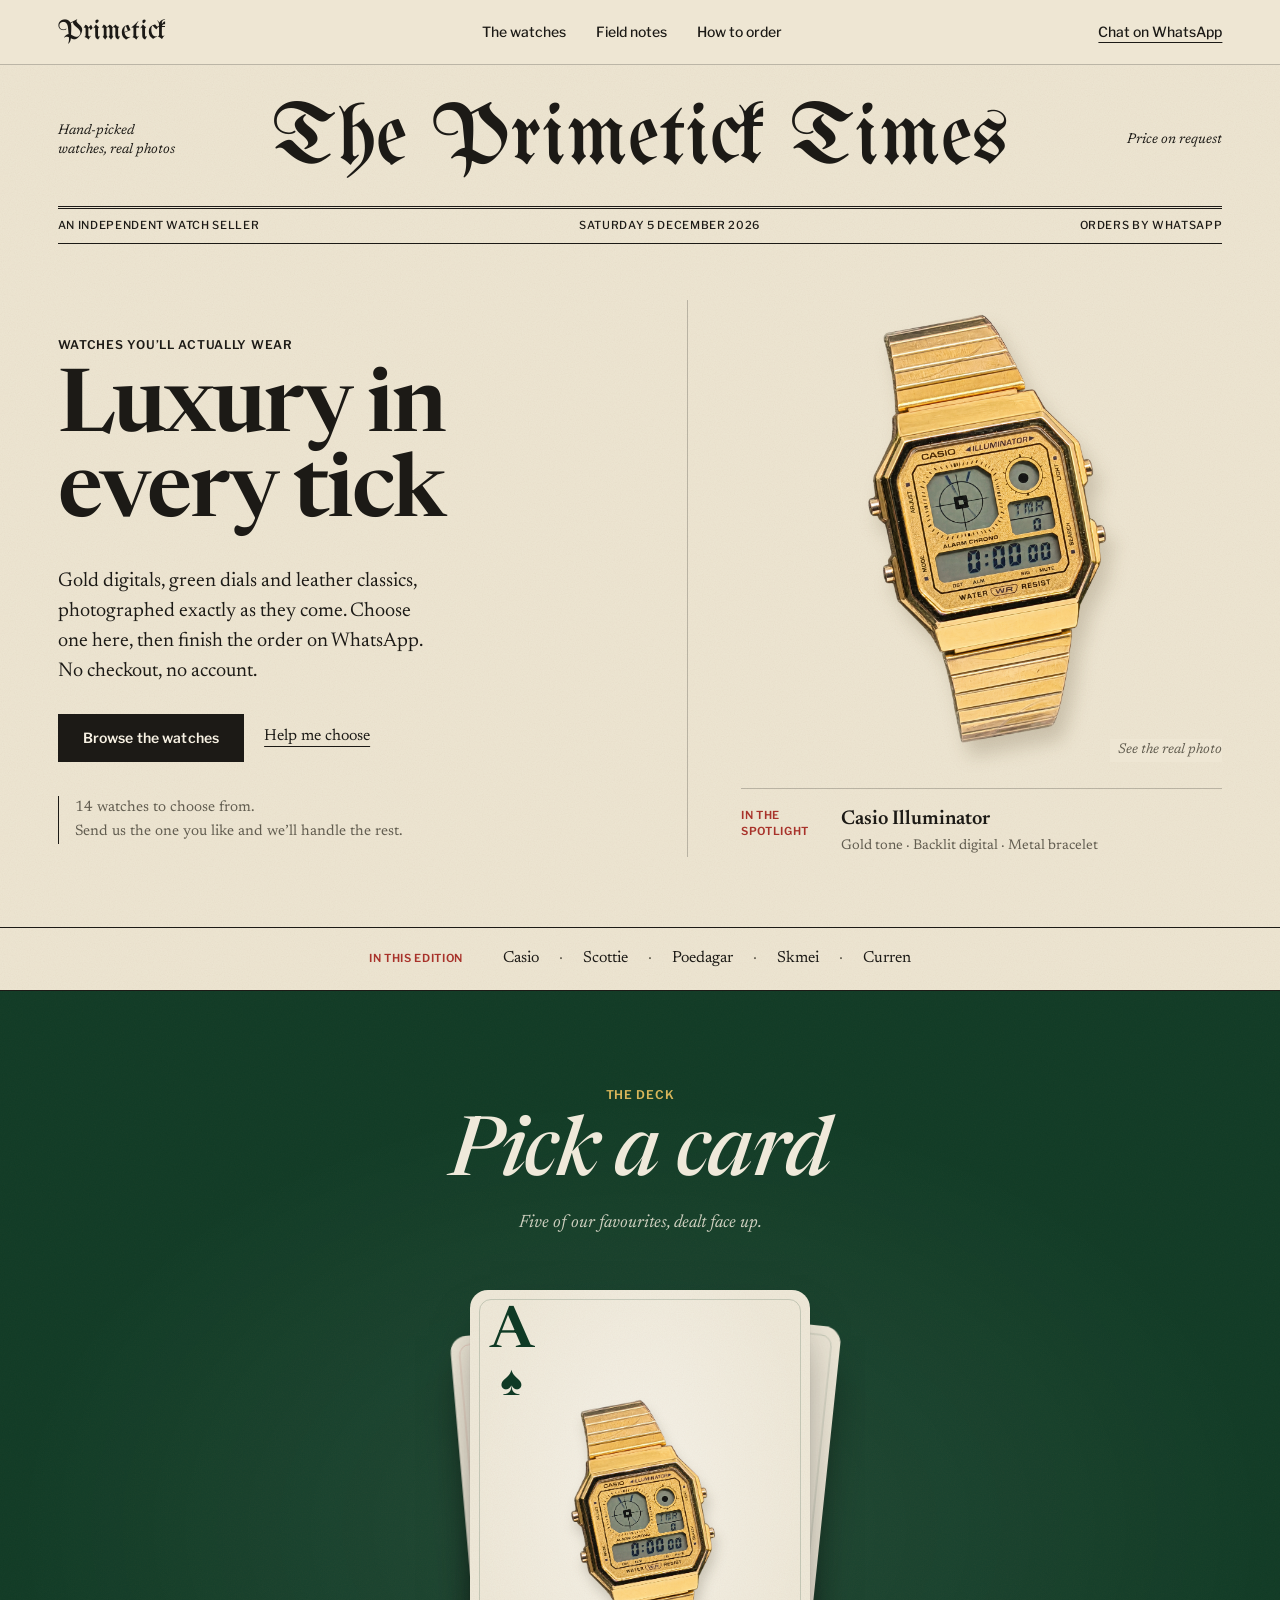
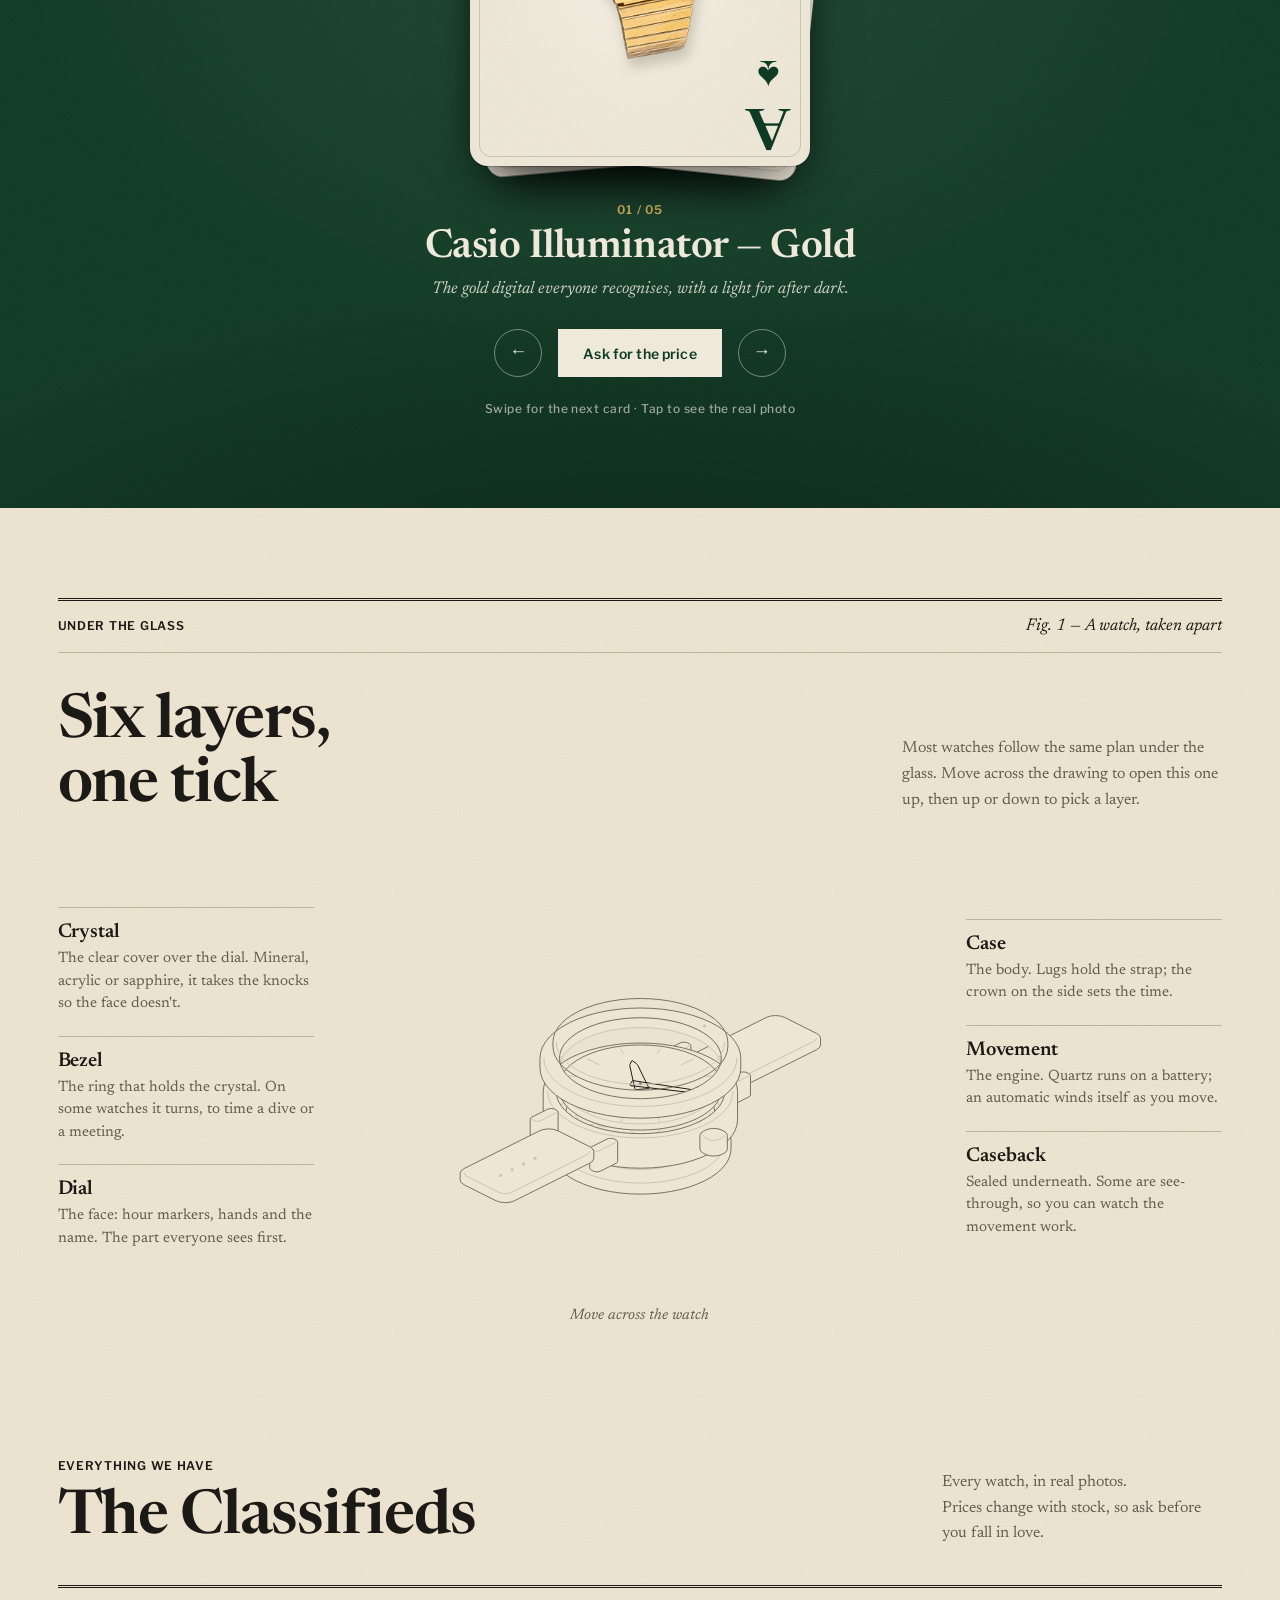
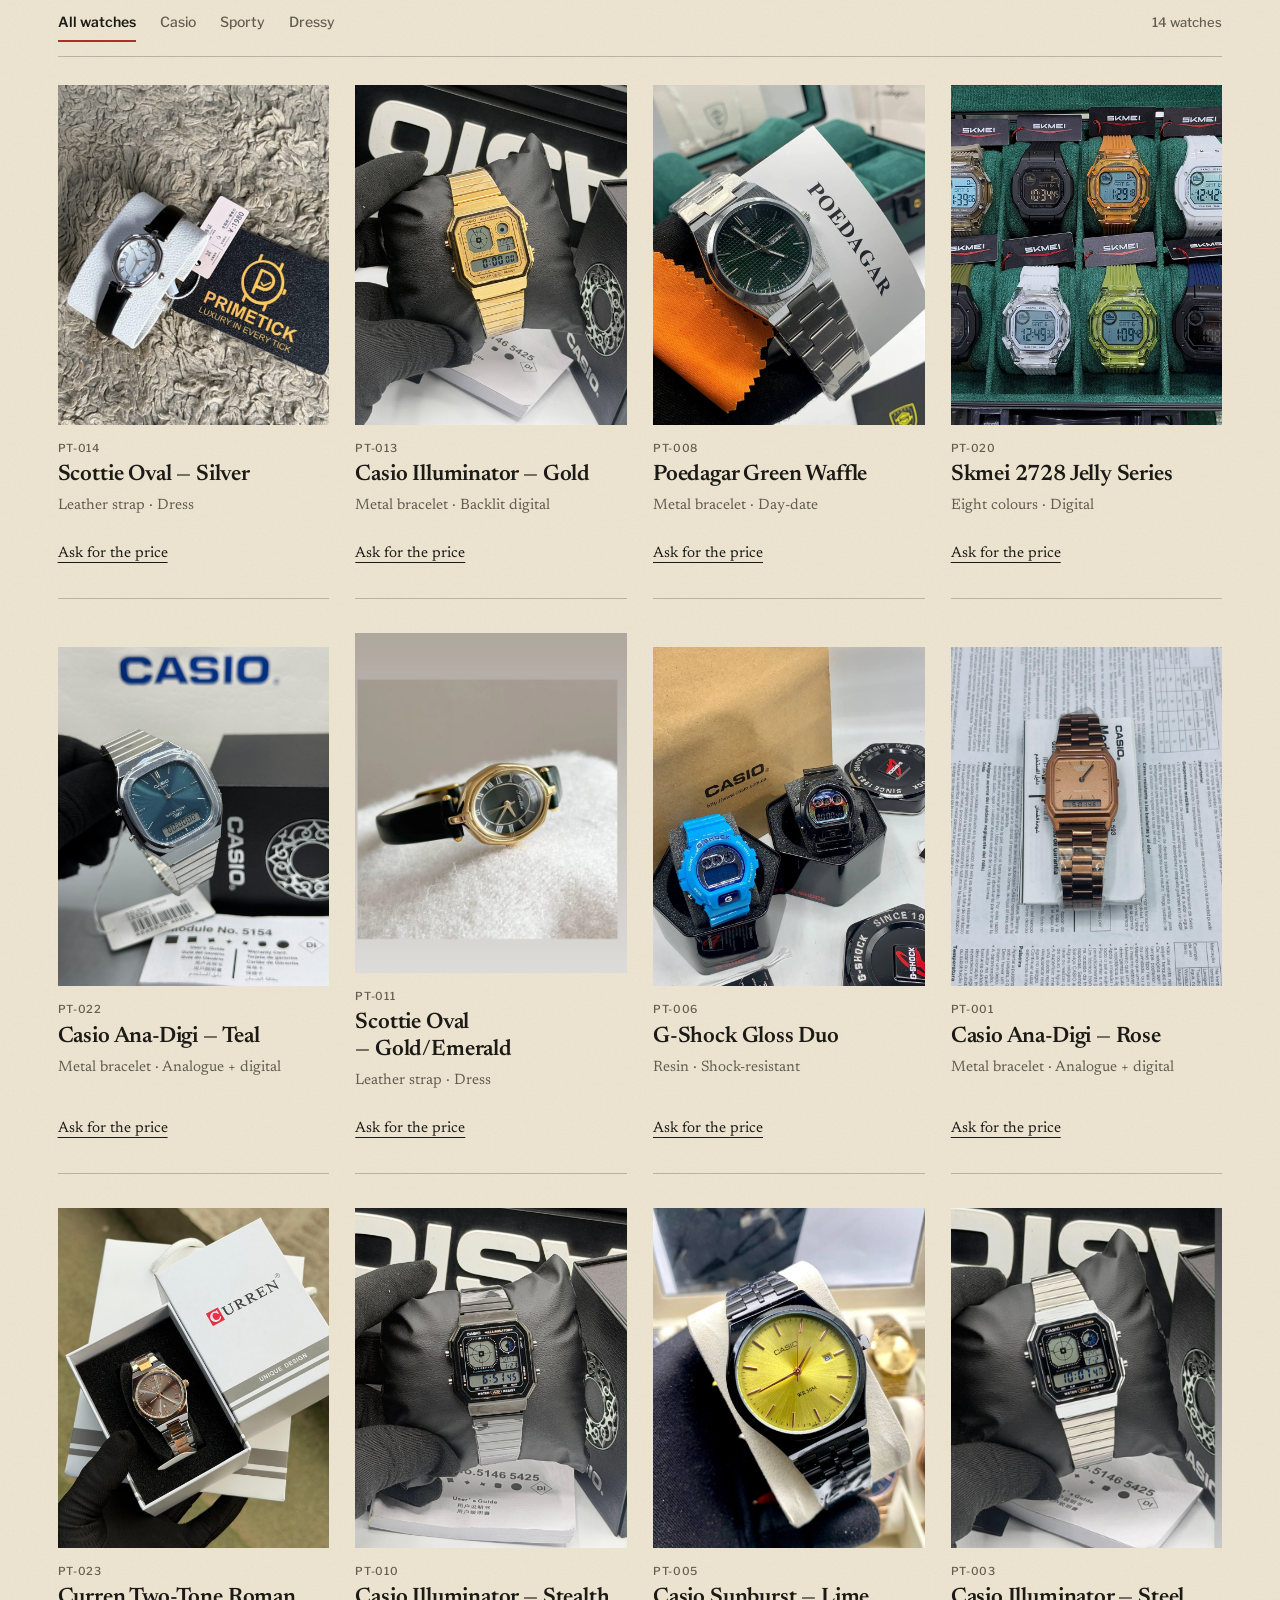
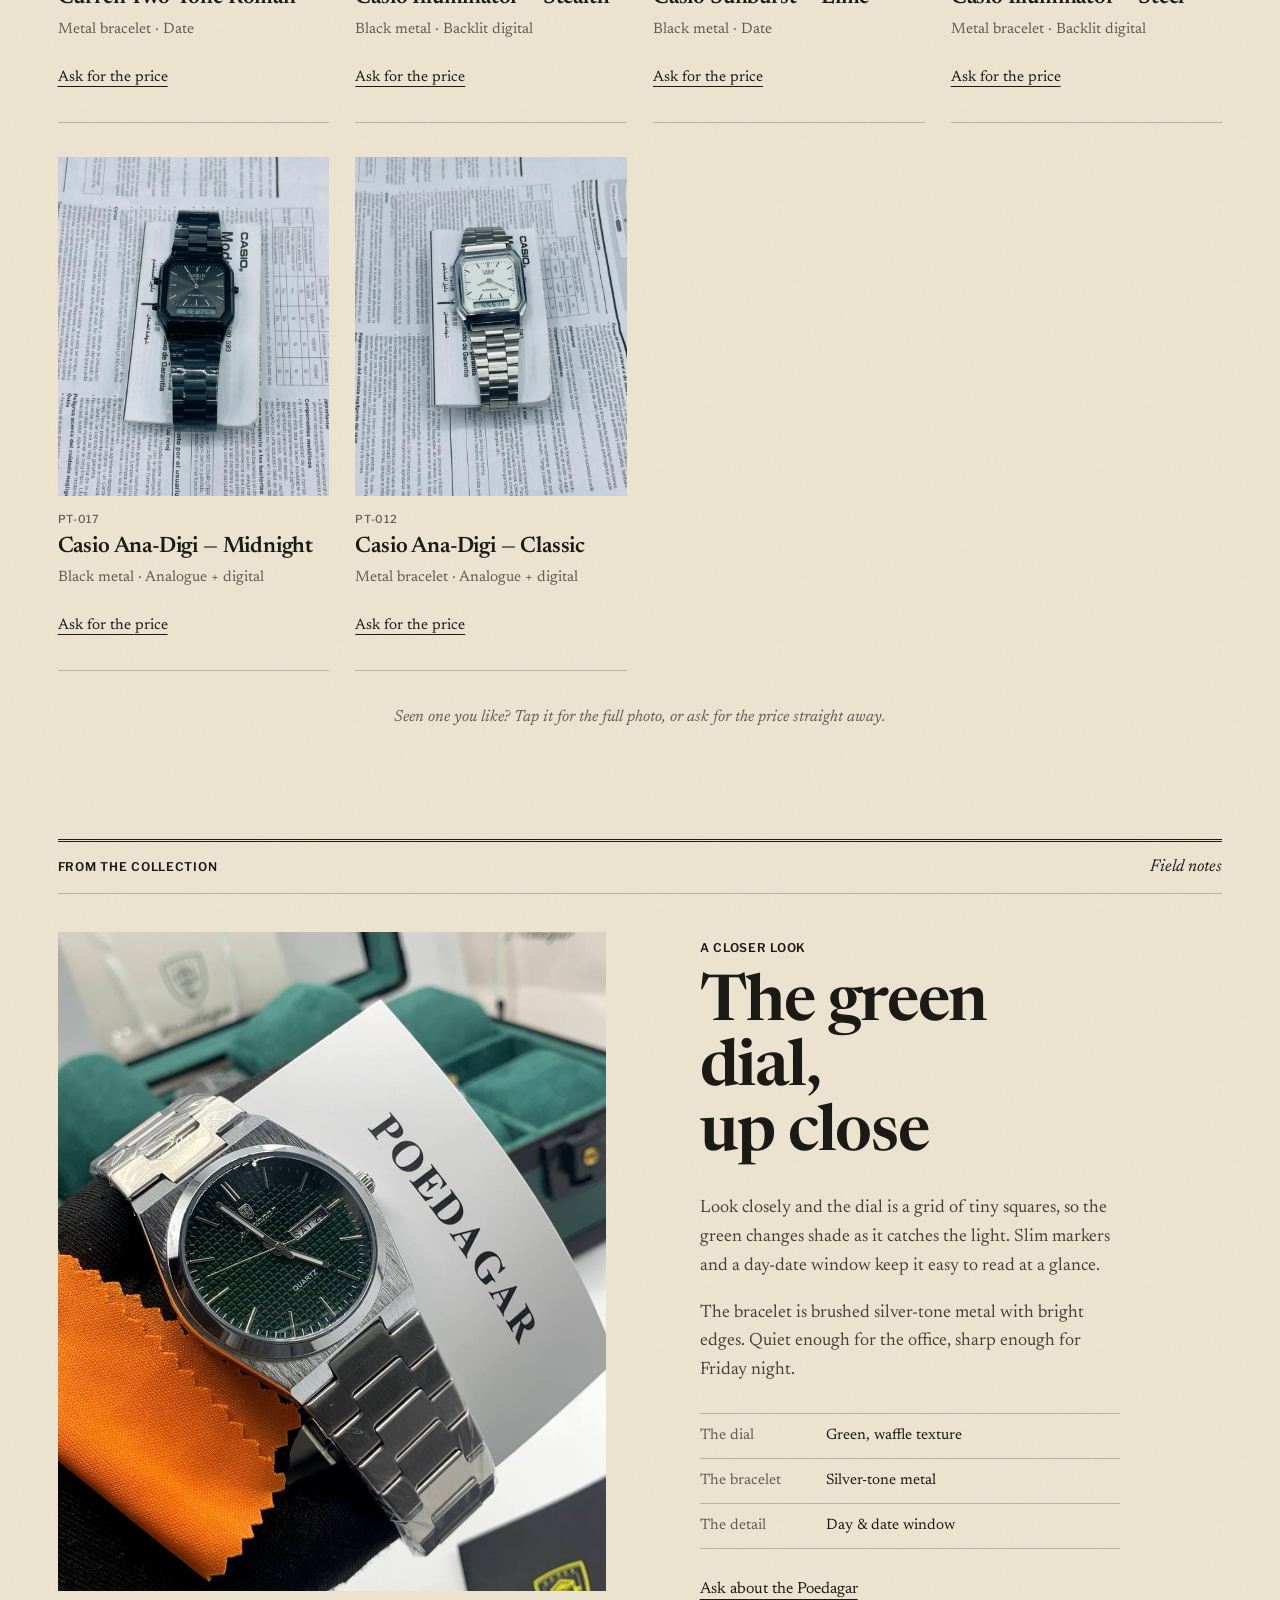
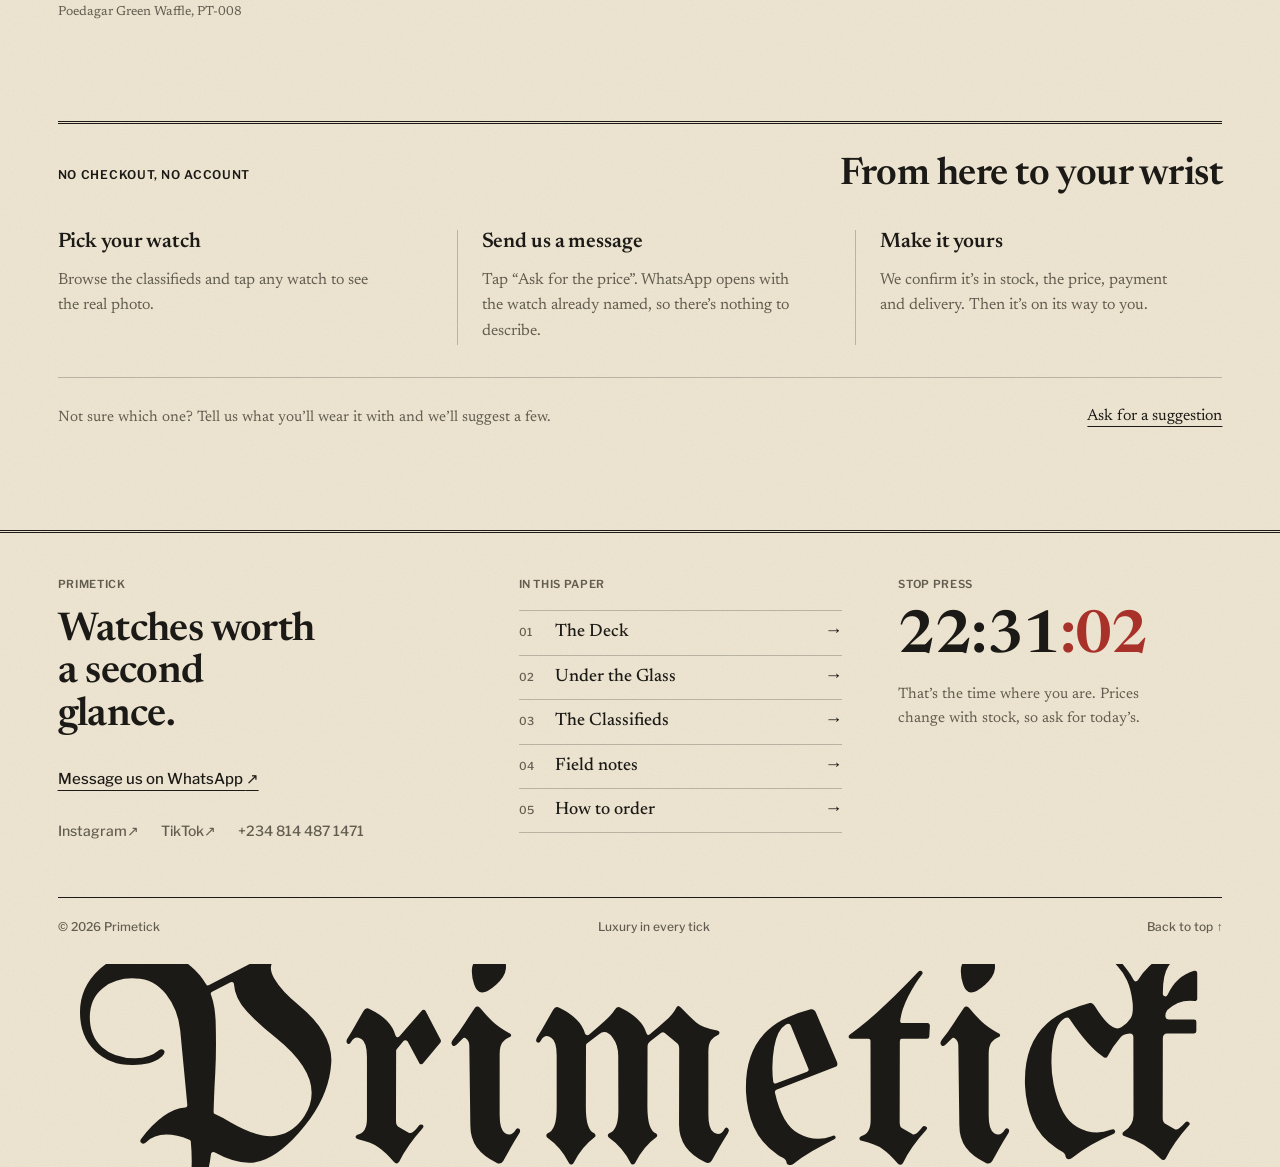
==== index.html @ 59ff0e2e "Add styles and watch data for Primetick site - Introduced a new CSS file (styles.css) with comprehen" ====
<!doctype html>
<html lang="en">
<head>
<meta charset="utf-8">
<meta name="viewport" content="width=device-width, initial-scale=1, viewport-fit=cover, interactive-widget=resizes-content">
<meta name="theme-color" content="#EEE6D3">
<meta name="color-scheme" content="light">
<title>Primetick &mdash; Watches, ordered on WhatsApp</title>
<meta name="description" content="Gold digitals, green dials and leather classics, in real photos. Pick a watch and order it on WhatsApp.">
<link rel="preconnect" href="https://fonts.googleapis.com">
<link rel="preconnect" href="https://fonts.gstatic.com" crossorigin>
<link href="https://fonts.googleapis.com/css2?family=Newsreader:ital,opsz,wght@0,6..72,400..700;1,6..72,400..700&family=Libre+Franklin:wght@400..700&family=UnifrakturMaguntia&display=swap" rel="stylesheet">
<link rel="stylesheet" href="styles.css">
</head>
<body>
<a class="skip-link" href="#main">Skip to content</a>
<nav class="nav" aria-label="Main navigation">
  <a class="logo" href="#top" aria-label="Primetick home">Primetick</a>
  <div class="nav-links">
    <a href="#drops">The watches</a>
    <a href="#field-notes">Field notes</a>
    <a href="#how">How to order</a>
  </div>
  <a class="nav-contact wa-link" href="#" data-msg="Hi Primetick, what watches do you have right now?">Chat on WhatsApp</a>
</nav>

<main id="main">
<header class="hero" id="top">
  <div class="masthead">
    <span class="mast-side">Hand-picked watches, real photos</span>
    <div class="mast-title">The Primetick Times</div>
    <span class="mast-side mast-right">Price on request</span>
  </div>
  <div class="dateline">
    <span>An independent watch seller</span>
    <span id="dateline">The daily edition</span>
    <span>Orders by WhatsApp</span>
  </div>
  <div class="hero-body">
    <div class="hero-lead">
      <p class="eyebrow">Watches you&rsquo;ll actually wear</p>
      <h1 class="headline">Luxury in<br>every tick</h1>
    </div>
    <figure class="hero-product">
      <button class="hero-watch watch-hit" data-id="013" aria-label="See the real photo of the Casio Illuminator Gold">
        <img src="assets/cutouts/w13.png" alt="Gold Casio Illuminator with a digital face and linked metal bracelet" width="1101" height="1429" fetchpriority="high">
        <span class="image-invite">See the real photo</span>
      </button>
      <figcaption>
        <span class="product-note">In the spotlight</span>
        <span class="product-caption"><strong>Casio Illuminator</strong><span>Gold tone &middot; Backlit digital &middot; Metal bracelet</span></span>
      </figcaption>
    </figure>
    <div class="hero-details">
      <p class="hero-description">Gold digitals, green dials and leather classics, photographed exactly as they come. Choose one here, then finish the order on WhatsApp. No checkout, no account.</p>
      <div class="hero-ctas">
        <a class="btn" href="#drops">Browse the watches</a>
        <a class="text-link wa-link" href="#" data-msg="Hi Primetick, can you help me choose a watch?">Help me choose</a>
      </div>
      <p class="hero-footnote"><span id="trustCount">14</span> watches to choose from. <br>Send us the one you like and we&rsquo;ll handle the rest.</p>
    </div>
  </div>
</header>

<div class="edition-strip" aria-label="Brands in the collection">
  <span class="edition-label">In this edition</span>
  <p>Casio <span>&middot;</span> Scottie <span>&middot;</span> Poedagar <span>&middot;</span> Skmei <span>&middot;</span> Curren</p>
</div>

<section class="deck-sec" id="deck-sec" aria-labelledby="deck-title">
  <div class="deck-head">
    <p class="sec-kicker">The Deck</p>
    <h2 class="deck-title" id="deck-title">Pick a card</h2>
    <p class="deck-deck">Five of our favourites, dealt face up.</p>
  </div>
  <div class="deck-stage">
    <div class="deck" id="deck" tabindex="0" role="region" aria-roledescription="carousel" aria-label="Featured watches. Swipe, or use the arrow keys."></div>
  </div>
  <div class="deck-info">
    <p class="deck-count"><span id="deckNum">01</span> / <span id="deckTotal">05</span></p>
    <h3 id="deckName" aria-live="polite"></h3>
    <p id="deckLine"></p>
    <div class="deck-ctrl">
      <button class="deck-arrow" id="deckPrev" aria-label="Previous card">&larr;</button>
      <a class="btn btn-cream" id="deckCta" target="_blank" rel="noopener">Ask for the price</a>
      <button class="deck-arrow" id="deckNext" aria-label="Next card">&rarr;</button>
    </div>
    <p class="deck-hint">Swipe for the next card &middot; Tap to see the real photo</p>
  </div>
</section>

<section class="anatomy" id="anatomy" aria-labelledby="anatomy-title">
  <div class="notes-heading"><p class="eyebrow">Under the glass</p><span>Fig. 1 &mdash; A watch, taken apart</span></div>
  <div class="anatomy-head">
    <h2 id="anatomy-title">Six layers,<br>one tick</h2>
    <p class="anatomy-intro">Most watches follow the same plan under the glass. Move across the drawing to open this one up, then up or down to pick a layer.</p>
  </div>
  <div class="anatomy-layout">
    <ul class="anatomy-notes">
      <li data-layer="crystal"><b>Crystal</b><span>The clear cover over the dial. Mineral, acrylic or sapphire, it takes the knocks so the face doesn't.</span></li>
      <li data-layer="bezel"><b>Bezel</b><span>The ring that holds the crystal. On some watches it turns, to time a dive or a meeting.</span></li>
      <li data-layer="dial"><b>Dial</b><span>The face: hour markers, hands and the name. The part everyone sees first.</span></li>
    </ul>
    <figure class="anatomy-fig">
      <div class="anatomy-stage" id="anatomyStage"></div>
      <figcaption><span id="anatomyRead">Move across the watch</span></figcaption>
    </figure>
    <ul class="anatomy-notes">
      <li data-layer="case"><b>Case</b><span>The body. Lugs hold the strap; the crown on the side sets the time.</span></li>
      <li data-layer="movement"><b>Movement</b><span>The engine. Quartz runs on a battery; an automatic winds itself as you move.</span></li>
      <li data-layer="caseback"><b>Caseback</b><span>Sealed underneath. Some are see-through, so you can watch the movement work.</span></li>
    </ul>
  </div>
</section>

<section class="drops" id="drops" aria-labelledby="catalogue-title">
  <div class="catalogue-head">
    <div>
      <p class="eyebrow">Everything we have</p>
      <h2 class="sec-title" id="catalogue-title">The Classifieds</h2>
    </div>
    <p class="catalogue-intro">Every watch, in real photos. <br>Prices change with stock, so ask before you fall in love.</p>
  </div>
  <div class="catalogue-toolbar">
    <div class="filters" role="group" aria-label="Filter watches">
      <button class="chip on" data-f="all" aria-pressed="true">All watches</button>
      <button class="chip" data-f="casio" aria-pressed="false">Casio</button>
      <button class="chip" data-f="sport" aria-pressed="false">Sporty</button>
      <button class="chip" data-f="dress" aria-pressed="false">Dressy</button>
    </div>
    <p class="catalogue-count" id="catalogueCount" aria-live="polite">14 watches</p>
  </div>
  <div class="grid" id="grid"></div>
  <p class="catalogue-end">Seen one you like? Tap it for the full photo, or ask for the price straight away.</p>
</section>

<section class="field-notes" id="field-notes" aria-labelledby="notes-title">
  <div class="notes-heading"><p class="eyebrow">From the collection</p><span>Field notes</span></div>
  <div class="notes-layout">
    <figure class="notes-photo">
      <button class="watch-hit" data-id="008" aria-label="See the full photo of the Poedagar Green Waffle">
        <img src="assets/watches/w8.jpg" alt="Poedagar watch with a green waffle-pattern dial and a silver-tone bracelet" width="960" height="1280" loading="lazy">
      </button>
      <figcaption>Poedagar Green Waffle, PT-008</figcaption>
    </figure>
    <div class="notes-copy">
      <p class="eyebrow">A closer look</p>
      <h2 id="notes-title">The green dial, <br>up close</h2>
      <p>Look closely and the dial is a grid of tiny squares, so the green changes shade as it catches the light. Slim markers and a day-date window keep it easy to read at a glance.</p>
      <p>The bracelet is brushed silver-tone metal with bright edges. Quiet enough for the office, sharp enough for Friday night.</p>
      <dl class="watch-details">
        <div><dt>The dial</dt><dd>Green, waffle texture</dd></div>
        <div><dt>The bracelet</dt><dd>Silver-tone metal</dd></div>
        <div><dt>The detail</dt><dd>Day &amp; date window</dd></div>
      </dl>
      <a class="text-link wa-link" href="#" data-msg="Hi Primetick, is the Poedagar Green Waffle (PT-008) available? What's the price today?">Ask about the Poedagar</a>
    </div>
  </div>
</section>

<section class="how" id="how" aria-labelledby="order-title">
  <div class="order-heading"><p class="eyebrow">No checkout, no account</p><h2 id="order-title">From here to your wrist</h2></div>
  <ol class="steps">
    <li class="step"><h3>Pick your watch</h3><p>Browse the classifieds and tap any watch to see the real photo.</p></li>
    <li class="step"><h3>Send us a message</h3><p>Tap &ldquo;Ask for the price&rdquo;. WhatsApp opens with the watch already named, so there&rsquo;s nothing to describe.</p></li>
    <li class="step"><h3>Make it yours</h3><p>We confirm it&rsquo;s in stock, the price, payment and delivery. Then it&rsquo;s on its way to you.</p></li>
  </ol>
  <div class="order-note"><p>Not sure which one? Tell us what you&rsquo;ll wear it with and we&rsquo;ll suggest a few.</p><a class="text-link wa-link" href="#" data-msg="Hi Primetick, can you suggest a few watches for me?">Ask for a suggestion</a></div>
</section>
</main>

<footer class="footer">
  <div class="foot-grid">
    <div class="foot-intro">
      <p class="foot-label">Primetick</p>
      <p class="foot-statement">Watches worth a second glance.</p>
      <a class="foot-wa wa-link" href="#" data-msg="Hi Primetick, what's new in the collection?">Message us on WhatsApp <span aria-hidden="true">&nearr;</span></a>
      <p class="foot-social"><a href="https://www.instagram.com/disnus1506/" target="_blank" rel="noopener">Instagram <span aria-hidden="true">&nearr;</span></a><a href="https://www.tiktok.com/@primetickwatches_" target="_blank" rel="noopener">TikTok <span aria-hidden="true">&nearr;</span></a><a class="wa-link" href="#" data-msg="Hi Primetick, what watches do you have right now?">+234 814 487 1471</a></p>
    </div>
    <nav aria-label="Footer navigation">
      <p class="foot-label">In this paper</p>
      <ol class="foot-menu">
        <li><a href="#deck-sec"><span class="n">01</span>The Deck<span class="arr" aria-hidden="true">&rarr;</span></a></li>
        <li><a href="#anatomy"><span class="n">02</span>Under the Glass<span class="arr" aria-hidden="true">&rarr;</span></a></li>
        <li><a href="#drops"><span class="n">03</span>The Classifieds<span class="arr" aria-hidden="true">&rarr;</span></a></li>
        <li><a href="#field-notes"><span class="n">04</span>Field notes<span class="arr" aria-hidden="true">&rarr;</span></a></li>
        <li><a href="#how"><span class="n">05</span>How to order<span class="arr" aria-hidden="true">&rarr;</span></a></li>
      </ol>
    </nav>
    <div class="foot-press">
      <p class="foot-label">Stop press</p>
      <p class="foot-clock" id="footClock" aria-label="Your local time">00:00<span>:00</span></p>
      <p class="foot-note">That&rsquo;s the time where you are. Prices change with stock, so ask for today&rsquo;s.</p>
    </div>
  </div>
  <div class="foot-legal">
    <span>&copy; <span id="yr"></span> Primetick</span>
    <span>Luxury in every tick</span>
    <a href="#top">Back to top &uarr;</a>
  </div>
  <div class="foot-mark" id="footMark" aria-hidden="true"><span>Primetick</span></div>
</footer>

<dialog class="qv" id="qv" aria-labelledby="qvName">
  <button class="qv-close" id="qvClose" aria-label="Close quick view">&times;</button>
  <div class="qv-img"><img id="qvImg" alt=""></div>
  <div class="qv-body">
    <span class="qv-no" id="qvNo"></span>
    <h3 id="qvName"></h3>
    <p class="qv-meta" id="qvMeta"></p>
    <p class="qv-note">This is the actual watch, photographed as it comes. Message us to check it&rsquo;s in stock and get today&rsquo;s price.</p>
    <a class="btn qv-cta" id="qvCta" target="_blank" rel="noopener">Ask on WhatsApp</a>
  </div>
</dialog>
<script src="watches.js"></script>
<script src="app.js"></script>
<script src="assets/footer.js"></script>
<script src="assets/hairline/kernel.js"></script>
<script src="assets/hairline/host.js"></script>
<script src="exploded-watch.js"></script>
</body>
</html>
---- styles.css ----
/* Primetick - an independent watch edit */
:root{
  --paper:#EEE6D3;--paper-2:#F7F1E3;--ink:#1C1A16;--muted:#625D50;
  --rule:rgba(28,26,22,.24);--red:#A8322A;--green:#0F3A25;
  --black:'UnifrakturMaguntia',serif;--serif:'Newsreader',Georgia,serif;--body:'Newsreader',Georgia,serif;--sans:'Libre Franklin','Franklin Gothic Medium',Arial,sans-serif;
  --ease-out:cubic-bezier(.23,1,.32,1);--press:120ms;--gutter:clamp(20px,4.5vw,64px);--page:1240px;
  --grain:url("data:image/svg+xml;utf8,<svg xmlns='http://www.w3.org/2000/svg' width='220' height='220'><filter id='n'><feTurbulence type='fractalNoise' baseFrequency='.85' numOctaves='3' stitchTiles='stitch'/><feColorMatrix values='0 0 0 0 .25 0 0 0 0 .19 0 0 0 0 .08 0 0 0 .22 0'/></filter><rect width='100%' height='100%' filter='url(%23n)' opacity='.3'/></svg>");
}
*{box-sizing:border-box;margin:0;padding:0}
html{scroll-behavior:smooth;scroll-padding-top:88px;-webkit-tap-highlight-color:transparent;-webkit-text-size-adjust:100%}
body{background:var(--paper);background-image:var(--grain);color:var(--ink);font:400 1.0625rem/1.6 var(--body);font-optical-sizing:auto;font-variant-numeric:oldstyle-nums;font-kerning:normal;text-rendering:optimizeLegibility}
h1,h2,h3{font-optical-sizing:auto;font-variant-numeric:lining-nums;text-wrap:balance}
img{display:block;max-width:100%;height:auto}
a{color:inherit;text-underline-offset:5px}
button{font:inherit;color:inherit}
button,a,[role='button']{touch-action:manipulation}
button,.btn,.chip{-webkit-user-select:none;user-select:none;-webkit-touch-callout:none}
button{cursor:pointer}
button:disabled{cursor:default}
:focus-visible{outline:2px solid var(--red);outline-offset:5px}
.skip-link{position:fixed;top:10px;left:var(--gutter);z-index:100;padding:12px 20px;background:var(--ink);color:var(--paper-2);transform:translateY(-160%)}
.skip-link:focus{transform:none}
.btn{display:inline-flex;align-items:center;justify-content:center;min-height:48px;padding:14px 24px;border:1px solid transparent;background:var(--ink);color:var(--paper-2);font:600 .875rem/1.25 var(--sans);letter-spacing:.01em;text-decoration:none;transition:transform var(--press) var(--ease-out),background-color 160ms ease}
.btn:active{transform:scale(.97)}
.text-link{display:inline-block;width:fit-content;min-height:44px;font-size:1rem;line-height:1.5;text-decoration-thickness:1px;text-underline-offset:6px;padding:8px 0}
.eyebrow,.sec-kicker{font:600 .75rem/1.4 var(--sans);letter-spacing:.06em;text-transform:uppercase;color:var(--ink)}
.nav{position:sticky;top:0;z-index:50;display:flex;justify-content:space-between;align-items:center;gap:24px;min-height:64px;padding:calc(10px + env(safe-area-inset-top,0px)) max(var(--gutter),calc((100vw - var(--page))/2)) 10px;background:var(--paper);border-bottom:1px solid var(--rule)}
.logo{font:1.75rem/1 var(--black);text-decoration:none}
.nav-links{display:flex;gap:30px;font:500 .875rem/1.4 var(--sans)}
.nav-links a{text-decoration:none;padding:8px 0}
.nav-contact{display:inline-flex;align-items:center;min-height:44px;font:500 .875rem/1.4 var(--sans);text-decoration-thickness:1px}
.hero,.drops,.field-notes,.how,.footer{max-width:calc(var(--page) + var(--gutter)*2);margin-inline:auto;padding-inline:var(--gutter)}
.hero{padding-top:30px}
.masthead{display:grid;grid-template-columns:1fr auto 1fr;align-items:center;gap:24px}
.mast-title{font:clamp(42px,6.8vw,92px)/1.05 var(--black);white-space:nowrap}
.mast-side{font-size:.875rem;font-style:italic;max-width:120px;line-height:1.35}
.mast-right{text-align:right;justify-self:end}
.dateline{display:flex;justify-content:space-between;gap:16px;border-top:3px double var(--ink);border-bottom:1px solid var(--ink);padding:9px 0;margin-top:20px;font:500 .6875rem/1.4 var(--sans);letter-spacing:.06em;text-transform:uppercase}
.hero-body{display:grid;grid-template-columns:1fr 1fr;grid-template-areas:'lead product' 'details product';column-gap:8%;padding:56px 0 70px}
.hero-lead{grid-area:lead;align-self:end;padding-top:24px}
.headline{font:600 clamp(60px,6.8vw,98px)/.98 var(--serif);letter-spacing:-.022em;margin-top:14px}
.hero-details{grid-area:details;align-self:start}
.hero-description{max-width:380px;font-size:1.25rem;line-height:1.5;margin-top:28px}
.hero-ctas{display:flex;align-items:center;gap:20px;flex-wrap:wrap;margin-top:28px}
.hero-footnote{color:var(--muted);font-size:.9375rem;line-height:1.6;margin-top:34px;padding-left:16px;border-left:1px solid var(--ink)}
.hero-product{grid-area:product;min-width:0;border-left:1px solid var(--rule);padding-left:10%;display:flex;flex-direction:column;justify-content:center}
.hero-watch{position:relative;display:block;width:100%;height:470px;border:0;background:none}
.hero-watch img{position:absolute;inset:8px 14px 24px;width:calc(100% - 28px);height:calc(100% - 32px);max-width:none;object-fit:contain;filter:drop-shadow(8px 14px 9px rgba(56,37,6,.18));transition:transform 220ms var(--ease-out)}
.image-invite{position:absolute;right:0;bottom:8px;font-size:.875rem;font-style:italic;color:var(--muted);background:var(--paper);padding-left:8px}
.hero-product figcaption{display:flex;gap:18px;align-items:start;border-top:1px solid var(--rule);padding-top:18px;margin-top:18px}
.product-note{font:600 .6875rem/1.5 var(--sans);letter-spacing:.06em;text-transform:uppercase;max-width:82px;color:var(--red)}
.product-caption{display:flex;flex-direction:column;gap:4px}
.product-caption strong{font:600 1.25rem/1.2 var(--serif)}
.product-caption>span{font-size:.875rem;color:var(--muted)}
.edition-strip{display:flex;justify-content:center;align-items:center;gap:40px;padding:18px var(--gutter);border-block:1px solid var(--ink);font-size:1rem}
.edition-label{font:600 .6875rem/1.4 var(--sans);letter-spacing:.06em;text-transform:uppercase;color:var(--red);white-space:nowrap}
.edition-strip p{word-spacing:6px}
.edition-strip p span{color:var(--muted);padding:0 10px}

/* ---------- the deck (swipeable playing cards on felt) ---------- */
.deck-sec{
  --felt:#0F3A25; --cream:#EFE9DA; --gold:#D9B65A;
  position:relative;overflow:hidden;text-align:center;color:var(--cream);padding:96px var(--gutter) 90px;
  background-color:var(--felt);
  background-image:var(--grain),
    radial-gradient(ellipse 70% 55% at 50% 48%,rgba(255,255,255,.08),transparent 70%),
    radial-gradient(ellipse 120% 60% at 50% 115%,rgba(0,0,0,.4),transparent 60%);
}
.deck-sec .sec-kicker{color:var(--gold)}
.deck-title{font-family:var(--serif);font-weight:500;font-style:italic;font-size:clamp(46px,6.4vw,84px);line-height:1;letter-spacing:-.018em;margin:12px 0}
.deck-deck{font-style:italic;font-size:18px;opacity:.85}

.deck-stage{display:grid;place-items:center;margin:52px 0 38px}
.deck{position:relative;width:min(72vw,340px);aspect-ratio:5/7;touch-action:pan-y;outline:none}
.deck:focus-visible{outline:2px dashed var(--gold);outline-offset:22px;border-radius:24px}

.pcard{
  position:absolute;inset:0;border-radius:18px;color:var(--felt);cursor:grab;
  background-color:var(--cream);
  background-image:radial-gradient(ellipse at 50% 42%,rgba(255,255,255,.38),transparent 70%),var(--grain);
  box-shadow:0 1px 1px rgba(0,0,0,.25),0 26px 50px -20px rgba(0,0,0,.7);
  transition:transform 480ms var(--ease-out),opacity 250ms ease;
  -webkit-user-select:none;user-select:none;-webkit-touch-callout:none;touch-action:pan-y;
}
.pcard.dragging{cursor:grabbing;transition:none}
.pcard.red{color:var(--red)}
.pcard::after{content:"";position:absolute;inset:9px;border-radius:12px;border:1px solid currentColor;opacity:.18;pointer-events:none}
.idx{position:absolute;z-index:2;display:flex;flex-direction:column;align-items:center;font-family:var(--serif);font-weight:600;font-variant-numeric:lining-nums;line-height:.82;pointer-events:none}
.idx .r{font-size:clamp(40px,5vw,58px);letter-spacing:-.02em}
.idx .s{font-size:clamp(28px,3.6vw,42px);margin-top:6px;font-family:Georgia,serif}
.idx.tl{top:20px;left:20px}
.idx.br{bottom:20px;right:20px;transform:rotate(180deg)}
.pcard .art{position:absolute;inset:14% 20%;display:grid;place-items:center;pointer-events:none}
.pcard .art img{width:100%;height:100%;min-height:0;object-fit:cover;mix-blend-mode:multiply;-webkit-user-drag:none;
  -webkit-mask-image:radial-gradient(ellipse 50% 50% at 50% 50%,#000 58%,transparent 100%);
          mask-image:radial-gradient(ellipse 50% 50% at 50% 50%,#000 58%,transparent 100%)}
.pcard .art img.cut{object-fit:contain;mix-blend-mode:normal;-webkit-mask-image:none;mask-image:none;filter:drop-shadow(3px 9px 6px rgba(40,30,10,.19))}

/* Give the curved leather strap a wider composition. */
.pcard[data-watch="011"] .art{inset:25% 14%}

.deck-count{font:600 .75rem/1 var(--sans);letter-spacing:.08em;color:var(--gold);font-variant-numeric:lining-nums tabular-nums}
#deckName{font-family:var(--serif);font-weight:600;font-size:clamp(28px,3.4vw,40px);line-height:1.1;letter-spacing:-.012em;margin:10px 0 6px}
#deckLine{font-style:italic;opacity:.85;margin-bottom:26px}
.deck-ctrl{display:flex;align-items:center;justify-content:center;gap:16px}
.deck-arrow{width:48px;height:48px;border-radius:50%;border:1px solid rgba(239,233,218,.45);background:transparent;color:var(--cream);font-size:18px;cursor:pointer;
  transition:transform var(--press) var(--ease-out),background-color 150ms ease}
.deck-arrow:active{transform:scale(.92)}
.btn-cream{background:var(--cream);color:var(--felt)}
.deck-hint{margin-top:24px;font:500 .75rem/1.4 var(--sans);letter-spacing:.04em;opacity:.65}
@media(hover:hover) and (pointer:fine){
  .deck-arrow:hover{background-color:rgba(239,233,218,.12)}
  .deck-ctrl .btn-cream:hover{background-color:#fff}
}
@media (prefers-reduced-motion:reduce){
  .pcard{transition:opacity 200ms ease}
}


/* The collection */
.drops{padding-top:100px;padding-bottom:70px}
.catalogue-head{display:flex;justify-content:space-between;align-items:end;gap:32px;margin-bottom:34px}
.sec-title{font:600 clamp(40px,4.8vw,62px)/1.04 var(--serif);letter-spacing:-.018em;margin-top:12px}
.catalogue-intro{color:var(--muted);font-size:1rem;line-height:1.6;max-width:280px;padding-bottom:4px}
.catalogue-toolbar{display:flex;justify-content:space-between;align-items:center;gap:20px;border-top:3px double var(--ink);border-bottom:1px solid var(--rule);padding:12px 0}
.filters{display:flex;gap:24px;flex-wrap:wrap}
.chip{background:none;border:0;position:relative;min-height:44px;padding:8px 0;font:500 .875rem/1.4 var(--sans);color:var(--muted)}
.chip.on{color:var(--ink);font-weight:600}
.chip.on::after{content:'';position:absolute;bottom:2px;height:2px;left:0;right:0;background:var(--red)}
.chip:active{color:var(--red)}
.catalogue-count{font:500 .8125rem/1.4 var(--sans);color:var(--muted);white-space:nowrap;font-variant-numeric:lining-nums}
.grid{display:grid;grid-template-columns:repeat(4,minmax(0,1fr));column-gap:26px;row-gap:34px;padding-top:28px}
.card-wrap.hide{display:none}
.card{display:flex;flex-direction:column;height:100%;padding-bottom:22px;border-bottom:1px solid var(--rule)}
.card-hit{display:block;background:none;border:0;text-align:left;width:100%;flex:1}
.card .ph{overflow:hidden;background:#e0d9c9}
.card .ph div{aspect-ratio:4/5;overflow:hidden}
.card .ph img{width:100%;height:100%;object-fit:cover;object-position:center;transition:transform 240ms var(--ease-out)}
.card .no{display:block;font:500 .6875rem/1.4 var(--sans);letter-spacing:.06em;text-transform:uppercase;color:var(--muted);margin-top:16px;font-variant-numeric:lining-nums}
.card h3{font:600 clamp(20px,1.75vw,24px)/1.18 var(--serif);letter-spacing:-.008em;margin:6px 0}
.card .meta{font-size:.9375rem;color:var(--muted)}
.card .ask{display:inline-flex;align-items:center;min-height:44px;align-self:start;font-size:.9375rem;margin-top:14px;padding:6px 0;text-decoration-thickness:1px}
.catalogue-end{margin-top:34px;text-align:center;font-style:italic;color:var(--muted);font-size:1rem}
/* One photograph, and the story in its details. */
.field-notes{padding-top:38px;padding-bottom:100px}
.notes-heading{display:flex;justify-content:space-between;align-items:center;border-top:3px double var(--ink);border-bottom:1px solid var(--rule);padding:12px 0;margin-bottom:38px}
.notes-heading>span{font-size:1.0625rem;font-style:italic}
.notes-layout{display:grid;grid-template-columns:1.05fr 1fr;gap:8%;align-items:center}
.notes-photo{min-width:0}
.notes-photo button{display:block;width:100%;border:0;background:none}
.notes-photo img{width:100%;aspect-ratio:5/6;object-fit:cover}
.notes-photo figcaption{font-size:.8125rem;color:var(--muted);padding-top:12px;line-height:1.4}
.notes-copy{max-width:420px}
.notes-copy h2{font:600 clamp(44px,5vw,68px)/1.02 var(--serif);letter-spacing:-.02em;margin:16px 0 26px}
.notes-copy>p:not(.eyebrow){font-size:1.125rem;line-height:1.6;margin-top:18px;color:#454035}
.watch-details{border-top:1px solid var(--rule);margin:28px 0 20px}
.watch-details>div{display:grid;grid-template-columns:110px 1fr;gap:16px;border-bottom:1px solid var(--rule);padding:10px 0;font-size:.9375rem}
.watch-details dt{color:var(--muted)}
.watch-details dd{margin:0}
/* Ordering is a useful, compact service strip. */
.how{padding-bottom:70px}
.order-heading{display:flex;align-items:center;justify-content:space-between;gap:24px;padding-top:30px;border-top:3px double var(--ink)}
.order-heading h2{font:600 clamp(26px,3vw,38px)/1.15 var(--serif);letter-spacing:-.012em}
.steps{list-style:none;display:grid;grid-template-columns:repeat(3,minmax(0,1fr));margin-top:32px;gap:32px}
.step{border-left:1px solid var(--rule);padding-left:24px}
.step:first-child{border:0;padding-left:0}
.step h3{font:600 1.3125rem/1.25 var(--serif);letter-spacing:-.006em}
.step p{font-size:1rem;color:var(--muted);margin-top:12px;max-width:310px}
.order-note{display:flex;justify-content:space-between;align-items:center;gap:24px;margin-top:32px;padding-top:18px;border-top:1px solid var(--rule);font-size:.9375rem}
.order-note p{color:var(--muted)}
/* Original photographs in quick view. */
.qv{margin:auto;width:min(92vw,940px);max-height:90dvh;overflow:auto;overscroll-behavior:contain;padding:0;border:0;background:var(--paper-2);color:var(--ink);box-shadow:0 30px 80px -20px rgba(20,15,5,.45)}
.qv[open]{display:grid;grid-template-columns:1.1fr 1fr}
.qv::backdrop{background:rgba(28,26,22,.65)}
.qv-img{padding:18px;display:grid;place-items:center;background:var(--paper)}
.qv-img img{width:100%;max-height:75dvh;object-fit:contain}
.qv-body{padding:38px 30px;display:flex;flex-direction:column;justify-content:center}
.qv-no{font:600 .6875rem/1.4 var(--sans);letter-spacing:.06em;text-transform:uppercase;color:var(--red);font-variant-numeric:lining-nums;padding-bottom:12px;border-bottom:1px solid var(--rule)}
.qv-body h3{font:600 clamp(30px,3.8vw,46px)/1.06 var(--serif);letter-spacing:-.015em;margin:22px 0 12px}
.qv-meta{color:var(--muted);font-size:1rem}
.qv-note{font-size:1rem;line-height:1.6;margin:28px 0;border-top:1px solid var(--rule);padding-top:20px}
.qv-close{position:absolute;top:8px;right:8px;width:44px;height:44px;display:grid;place-items:center;border:1px solid var(--rule);background:var(--paper-2);font-size:1rem;z-index:2}
.qv-close:active{transform:scale(.95)}
body:has(.qv[open]){overflow:hidden}
@media(hover:hover) and (pointer:fine){
  .btn:hover{background:var(--red)}
  .text-link:hover,.nav-links a:hover,.nav-contact:hover{color:var(--red)}
  .hero-watch:hover img{transform:translateY(-5px)}
  .card-hit:hover .ph img{transform:scale(1.025)}
  .card .ask:hover{color:var(--red)}
  .qv-close:hover{background:var(--paper)}
}
@media(min-width:1500px){.hero-body{column-gap:12%}.hero-watch{height:510px}}
@media(max-width:1050px){
  .mast-side{display:none}.masthead{display:block;text-align:center}.mast-title{font-size:clamp(44px,8.5vw,86px)}
  .hero-body{column-gap:5%;padding-top:36px}.headline{font-size:clamp(60px,8vw,84px)}
  .hero-watch{height:420px}.hero-product{padding-left:7%}.hero-description{font-size:1.125rem}.hero-ctas{gap:12px}
  .grid{grid-template-columns:repeat(3,minmax(0,1fr));gap:30px 22px}
}
@media(max-width:760px){
  html{scroll-padding-top:78px}
  .nav{min-height:58px;gap:20px}.nav-links{display:none}.nav-contact{font-size:.875rem}
  .hero{padding-top:24px}.mast-title{font-size:clamp(37px,8.7vw,62px)}
  .dateline{justify-content:center;margin-top:15px;padding:8px 0}.dateline>span:not(:nth-child(2)){display:none}
  .hero-body{grid-template-columns:1fr;grid-template-areas:'lead' 'product' 'details';padding:30px 0 42px}
  .hero-lead{padding:0;text-align:center}.headline{font-size:clamp(58px,11vw,84px);margin-top:12px}
  .hero-product{border-left:0;padding:0;margin:24px auto 0;width:min(100%,460px)}
  .hero-watch{height:310px}.hero-watch img{inset:8px 10% 24px;width:80%}
  .hero-product figcaption{margin-top:10px;padding-top:14px;justify-content:center}.product-note{font-size:.6875rem}
  .hero-details{text-align:center}.hero-description{margin:26px auto 0;max-width:390px;font-size:1.125rem}
  .hero-ctas{justify-content:center;margin-top:22px;gap:12px 24px}
  .hero-footnote{border:0;padding:0;margin-top:18px;font-size:.8125rem}.hero-footnote br{display:none}
  .edition-strip{flex-direction:column;gap:8px;padding-block:16px}.edition-strip p{font-size:.9375rem;word-spacing:0}.edition-strip p span{padding:0 6px}
  .drops{padding-top:60px;padding-bottom:38px}.catalogue-head{display:block;margin-bottom:24px}.sec-title{font-size:clamp(39px,8vw,58px);margin-top:8px}
  .catalogue-intro{margin-top:16px;max-width:none}.catalogue-intro br{display:none}
  .catalogue-toolbar{gap:10px;flex-wrap:wrap;padding:8px 0}.filters{gap:24px}.catalogue-count{font-size:.8125rem}
  .grid{grid-template-columns:repeat(2,minmax(0,1fr));gap:26px 16px;padding-top:20px}
  .card h3{font-size:1.25rem}.card .no{margin-top:12px}.card .meta{font-size:.875rem}.card .ask{margin-top:10px;font-size:.875rem}
  .catalogue-end{font-size:.9375rem;text-align:left;margin-top:24px}
  .field-notes{padding-top:22px;padding-bottom:56px}.notes-heading{margin-bottom:24px}
  .notes-layout{grid-template-columns:1fr;gap:30px}.notes-photo{max-width:520px}.notes-copy{max-width:none}
  .notes-photo img{aspect-ratio:1/1;object-position:center 44%}.notes-copy h2{font-size:48px;margin:12px 0 22px}.notes-copy h2 br{display:none}
  .notes-copy>p:not(.eyebrow){font-size:1.0625rem}.watch-details{margin-top:24px}
  .how{padding-bottom:42px}.order-heading{display:block;padding-top:24px}.order-heading h2{margin-top:10px;font-size:32px}
  .steps{grid-template-columns:1fr;gap:0;margin-top:18px}.step,.step:first-child{padding:20px 0;border:0;border-bottom:1px solid var(--rule)}.step p{margin-top:8px;max-width:none}
  .order-note{display:block;border:0;margin-top:20px;padding:0}.order-note .text-link{margin-top:6px}  .qv[open]{grid-template-columns:1fr}.qv-img{padding:14px}.qv-img img{max-height:44dvh}.qv-body{padding:24px}.qv-body h3{font-size:32px;margin-top:16px}.qv-note{margin-block:20px}
  .deck-sec{padding:64px var(--gutter) 58px}.deck-stage{margin-top:30px}.deck-title{font-size:58px}.deck-hint{font-size:.6875rem;letter-spacing:.08em}
}
@media(max-width:380px){.filters{gap:18px}.catalogue-count{width:100%;padding-bottom:6px}.hero-ctas{flex-direction:column}.edition-strip p{font-size:.875rem}.headline{font-size:54px}}
@media(prefers-reduced-motion:reduce){
  html{scroll-behavior:auto}
  *,*::before,*::after{animation-duration:.01ms!important;animation-iteration-count:1!important;transition-duration:.01ms!important}
}

/* ---------- Under the Glass (Hairline figure) ---------- */
.anatomy{max-width:calc(var(--page) + var(--gutter)*2);margin-inline:auto;padding:90px var(--gutter) 30px}
.anatomy-head{display:flex;justify-content:space-between;align-items:end;gap:32px;margin-bottom:10px}
.anatomy-head h2{font:600 clamp(40px,4.8vw,62px)/1.04 var(--serif);letter-spacing:-.018em}
.anatomy-intro{color:var(--muted);font-size:1rem;line-height:1.6;max-width:320px;padding-bottom:6px}
.anatomy-layout{display:grid;grid-template-columns:minmax(0,1fr) minmax(0,2.3fr) minmax(0,1fr);gap:32px;align-items:center}
.anatomy-stage{width:100%;
  --hairline-plate:#EEE6D3;--hairline-hi:#1C1A16;--hairline-edge:#7A7262;--hairline-mid:#A69D8A;--hairline-lo:#CEC5AF;--hairline-stroke:1}
.anatomy-fig figcaption{text-align:center;font-style:italic;font-size:.9375rem;color:var(--muted);margin-top:4px;min-height:1.6em}
#anatomyRead{transition:color 200ms ease}
#anatomyRead.live{color:var(--red);text-transform:capitalize}
.anatomy-notes{list-style:none;display:grid;gap:20px}
.anatomy-notes li{border-top:1px solid var(--rule);padding-top:12px;font-size:.9375rem;line-height:1.5;color:var(--muted);transition:color 200ms ease}
.anatomy-notes b{display:block;font:600 1.25rem/1.2 var(--serif);letter-spacing:-.006em;color:var(--ink);margin-bottom:4px;transition:color 200ms ease}
.anatomy-notes li.on{color:var(--ink)}
.anatomy-notes li.on b{color:var(--red)}
@media(max-width:900px){
  .anatomy{padding-top:70px}
  .anatomy-head{flex-direction:column;align-items:start;gap:14px}
  .anatomy-layout{grid-template-columns:1fr 1fr;gap:20px 24px}
  .anatomy-fig{grid-column:1/-1;order:-1}
  .anatomy-notes{align-self:start}
  .anatomy-notes li{font-size:.875rem}
  .anatomy-notes b{font-size:1.0625rem}
}

/* ---------- Footer: small-type grid over a cropped blackletter nameplate ---------- */
.footer{container-type:inline-size;border-top:3px double var(--ink);margin-top:20px;padding-top:44px;padding-bottom:0;overflow:hidden}
.foot-grid{display:grid;grid-template-columns:1.25fr 1fr 1fr;gap:56px;padding-bottom:44px}
.foot-label{font:600 .6875rem/1.4 var(--sans);letter-spacing:.06em;text-transform:uppercase;color:var(--muted);margin-bottom:18px}
.foot-statement{font:600 clamp(30px,3.1vw,42px)/1.06 var(--serif);letter-spacing:-.016em;max-width:11ch}
.foot-wa{display:inline-block;min-height:44px;padding-top:10px;margin-top:22px;font:500 .9375rem/1.4 var(--sans);text-decoration:underline;text-decoration-thickness:1px;text-underline-offset:6px}
.foot-menu{list-style:none;border-top:1px solid var(--rule)}
.foot-menu a{display:flex;align-items:baseline;gap:14px;min-height:44px;padding:10px 0;border-bottom:1px solid var(--rule);text-decoration:none;font:500 1.125rem/1.3 var(--serif);transition:color 150ms ease}
.foot-menu .n{flex:none;width:22px;font:500 .6875rem/1 var(--sans);letter-spacing:.04em;color:var(--muted);font-variant-numeric:lining-nums tabular-nums}
.foot-menu .arr{margin-left:auto;transition:transform 180ms var(--ease-out)}
.foot-clock{font:600 clamp(42px,4.6vw,62px)/1 var(--serif);letter-spacing:-.01em;font-variant-numeric:lining-nums tabular-nums}
.foot-clock span{color:var(--red)}
.foot-note{font-size:.9375rem;line-height:1.55;color:var(--muted);margin-top:14px;max-width:28ch}
.foot-legal{display:flex;justify-content:space-between;align-items:center;gap:12px 24px;flex-wrap:wrap;border-top:1px solid var(--ink);padding:14px 0;font:500 .75rem/1.4 var(--sans);color:var(--muted);font-variant-numeric:lining-nums}
.foot-legal a{display:inline-flex;align-items:center;min-height:32px;text-decoration:none}
.foot-mark{height:17.5cqw;overflow:hidden;margin-top:6px}
.foot-mark span{display:block;font:25.4cqw/1 var(--black);text-align:center;white-space:nowrap;margin-top:-2.6cqw;transform:translateY(28%);transition:transform 1100ms var(--ease-out)}
.foot-mark.in span{transform:none}
.foot-social{display:flex;flex-wrap:wrap;gap:4px 22px;margin-top:6px;font:500 .875rem/1.4 var(--sans);color:var(--muted);font-variant-numeric:lining-nums}
.foot-social a{display:inline-flex;align-items:center;min-height:44px;text-decoration:none}
@media(hover:hover) and (pointer:fine){
  .foot-social a:hover{color:var(--red)}
  .foot-menu a:hover{color:var(--red)}
  .foot-menu a:hover .arr{transform:translateX(4px)}
  .foot-wa:hover,.foot-legal a:hover{color:var(--red)}
}
@media(max-width:900px){
  .foot-grid{grid-template-columns:1fr 1fr;gap:40px 32px}
  .foot-intro{grid-column:1/-1}
}
@media(max-width:560px){
  .footer{padding-top:34px}
  .foot-grid{grid-template-columns:1fr;gap:34px;padding-bottom:34px}
  .foot-statement{font-size:34px}
  .foot-legal{padding-bottom:calc(14px + env(safe-area-inset-bottom,0px))}
}
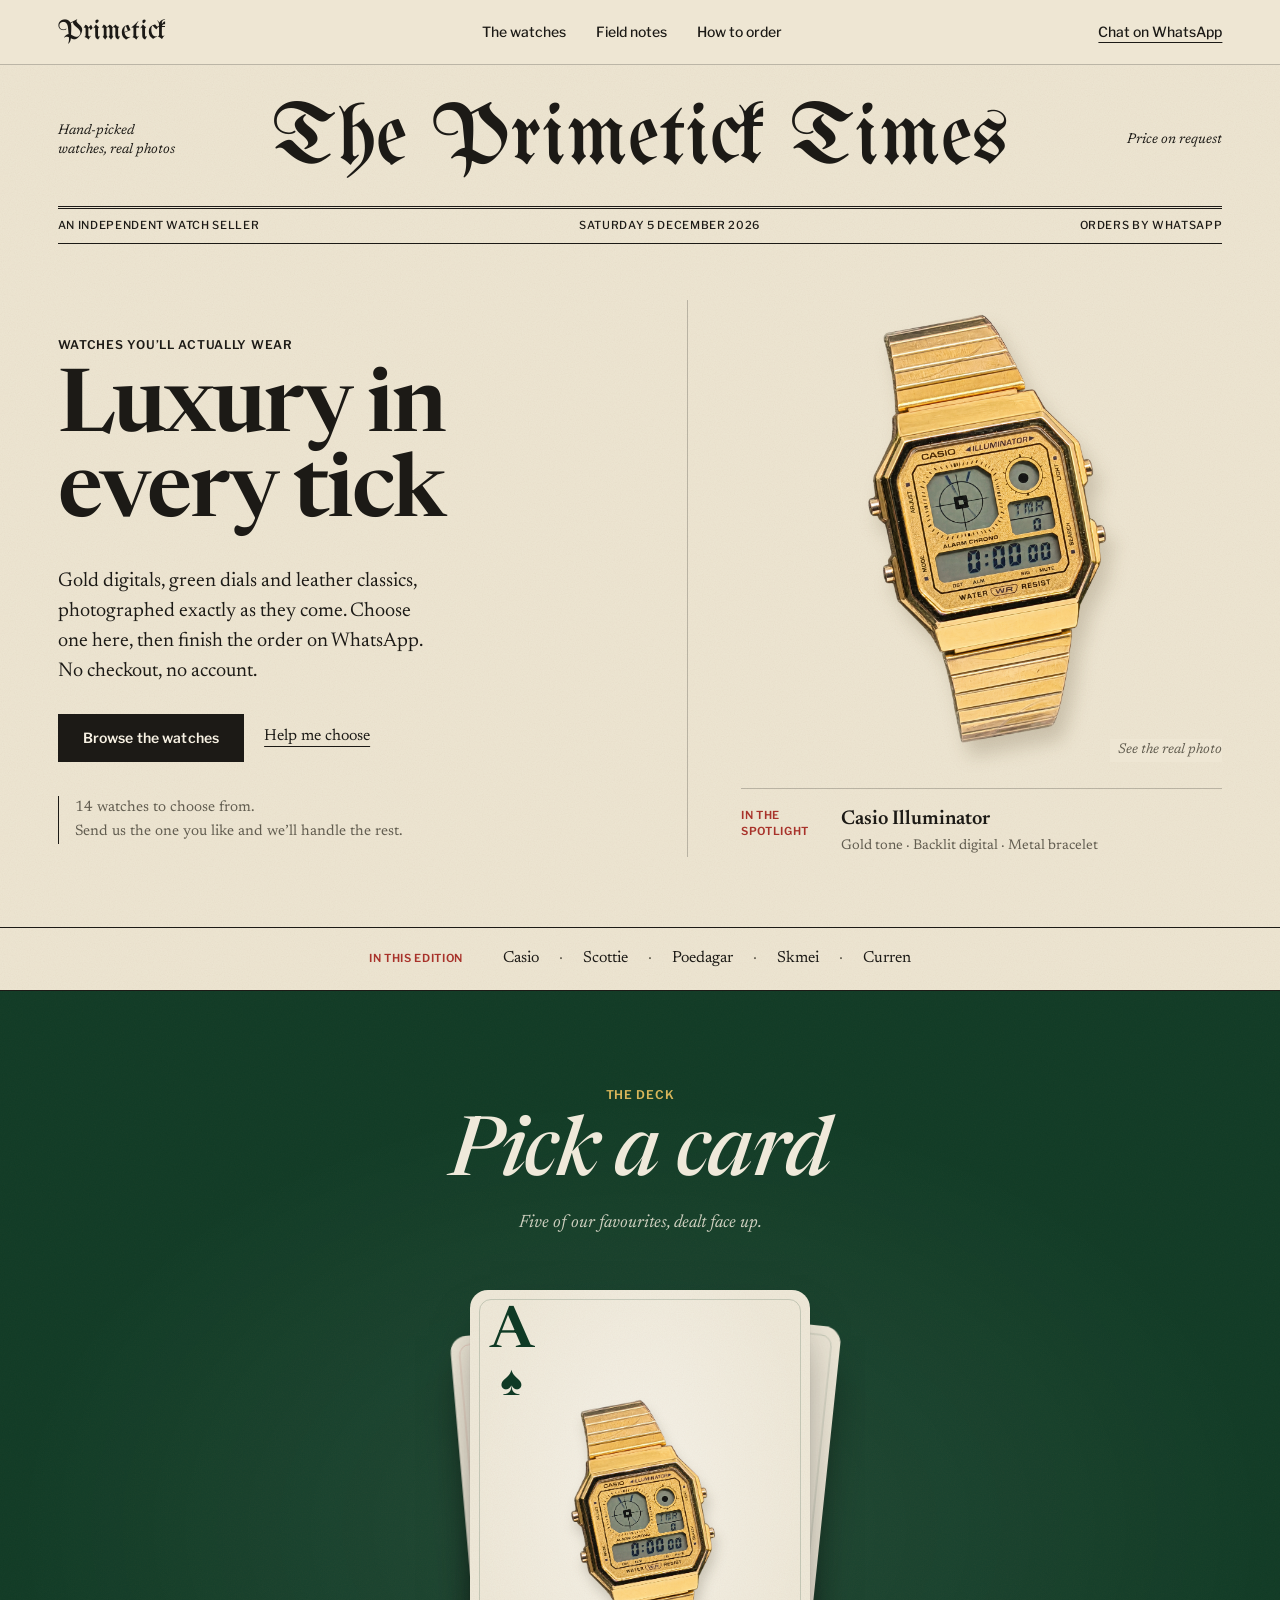
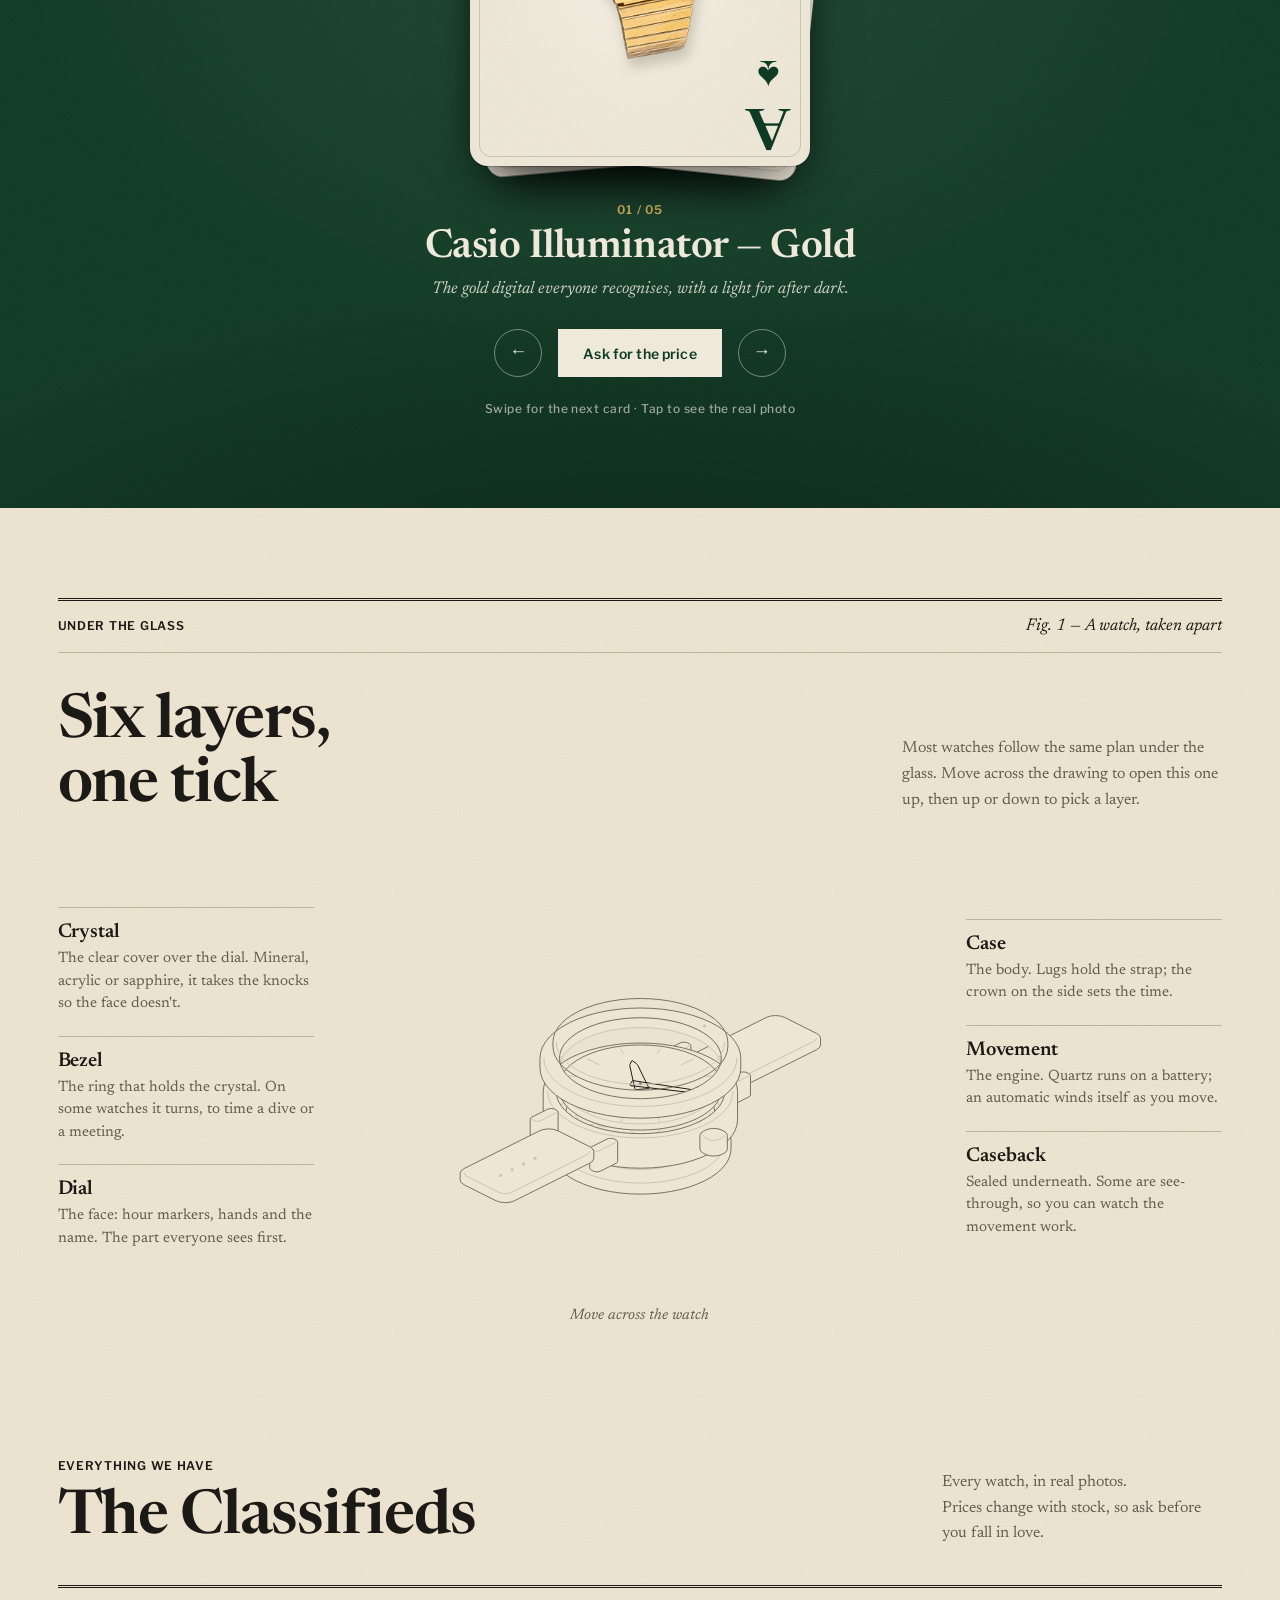
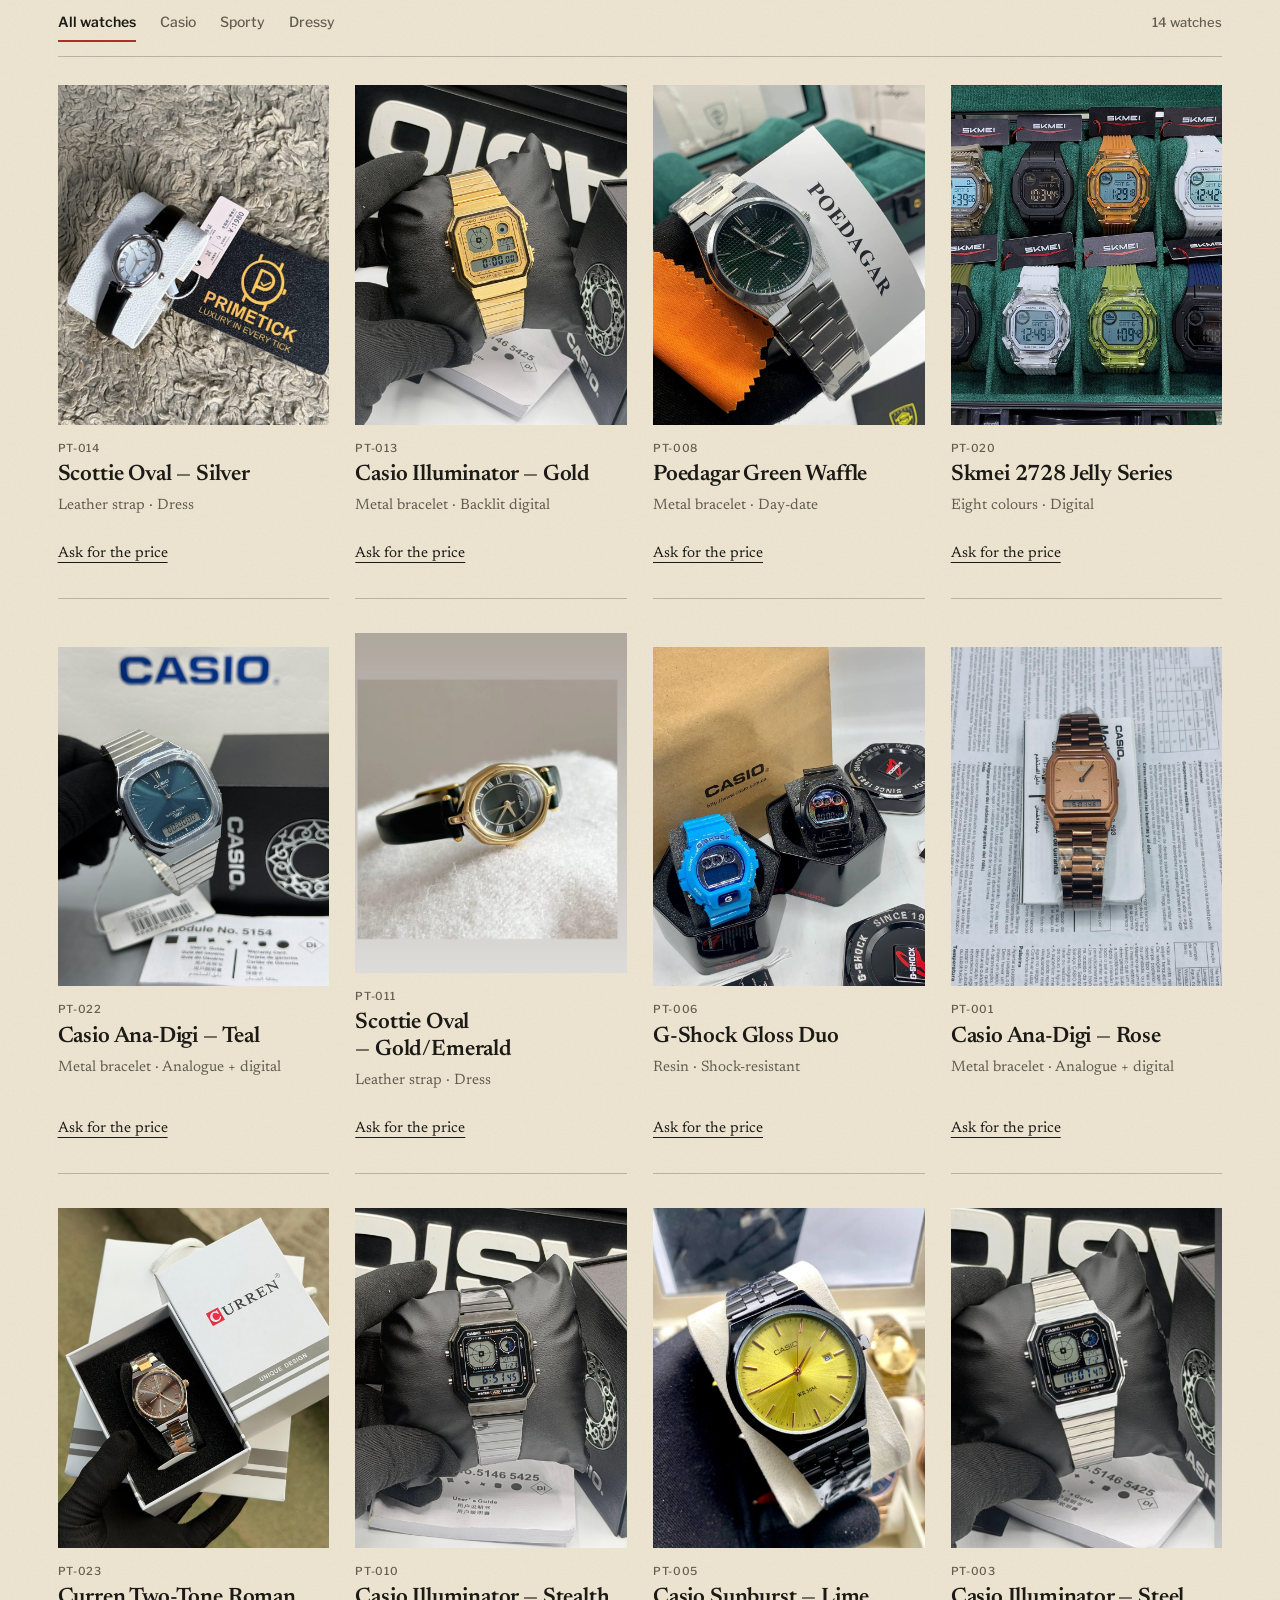
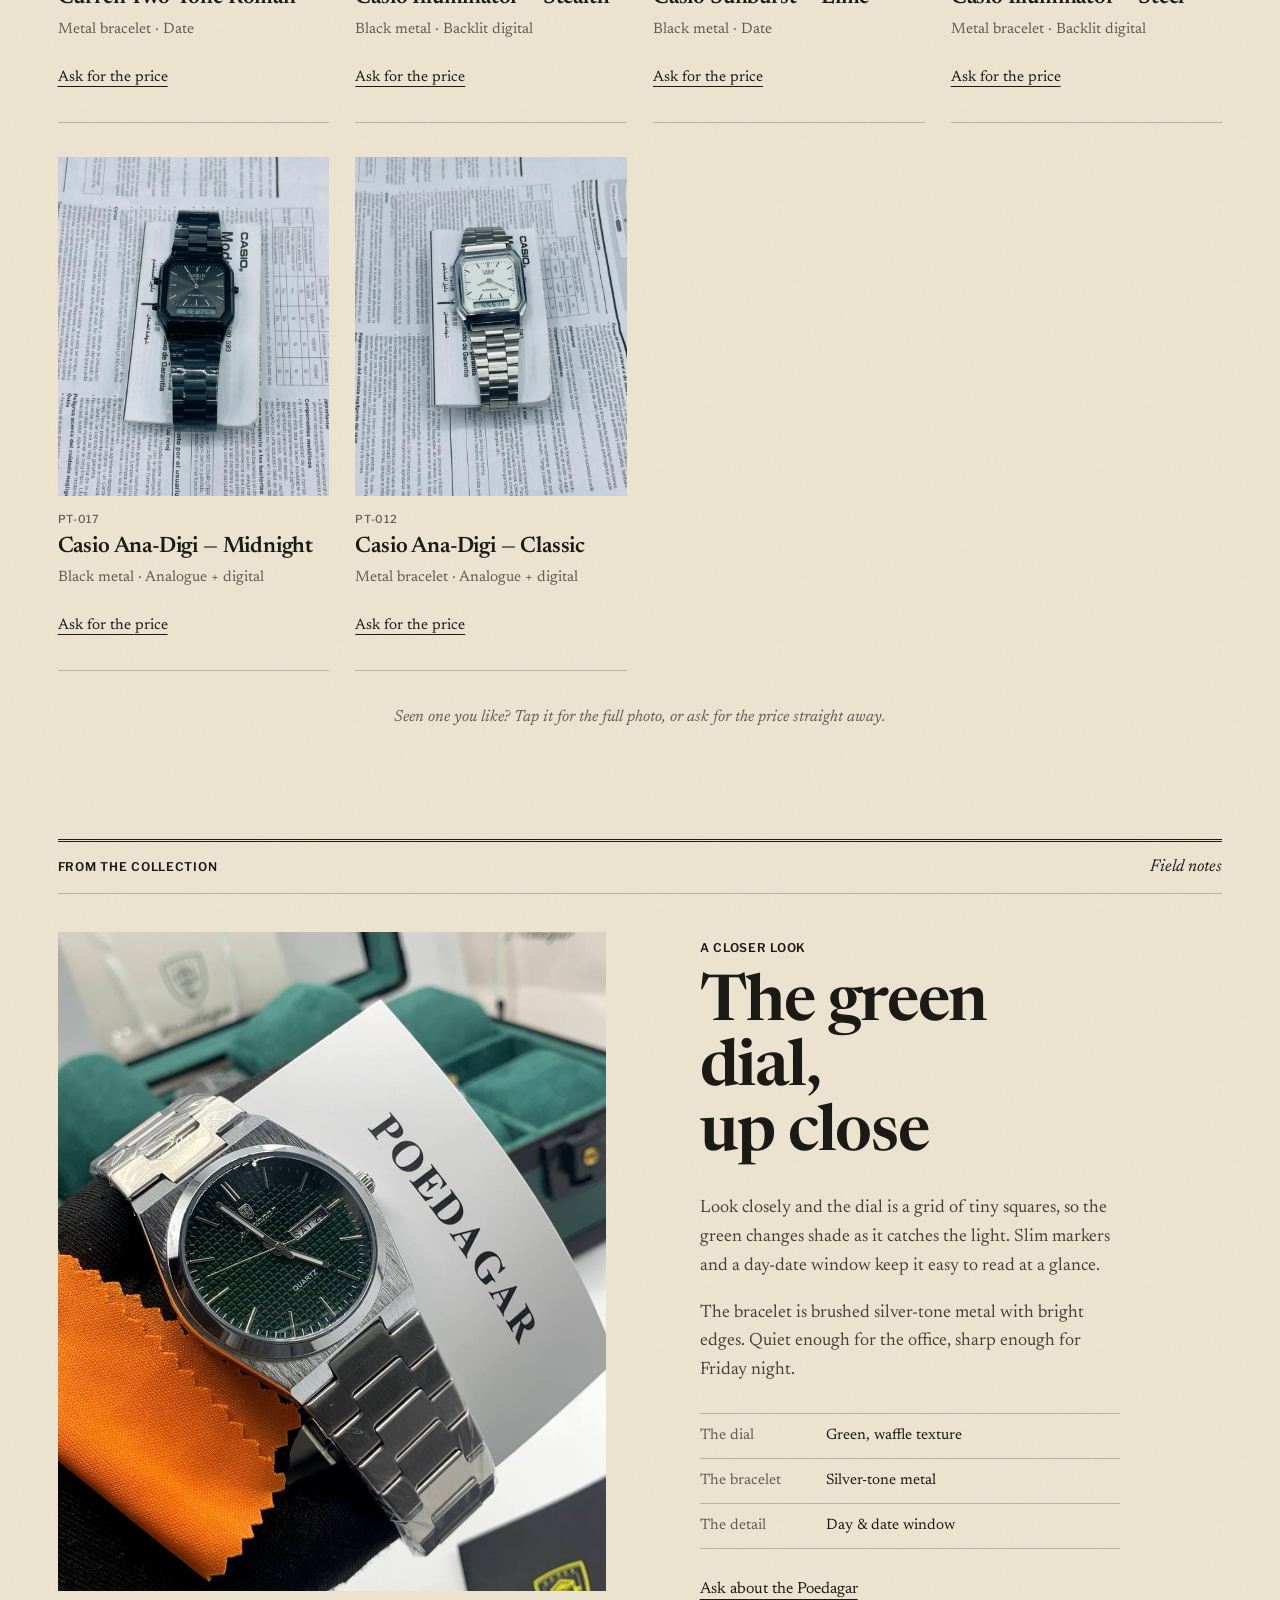
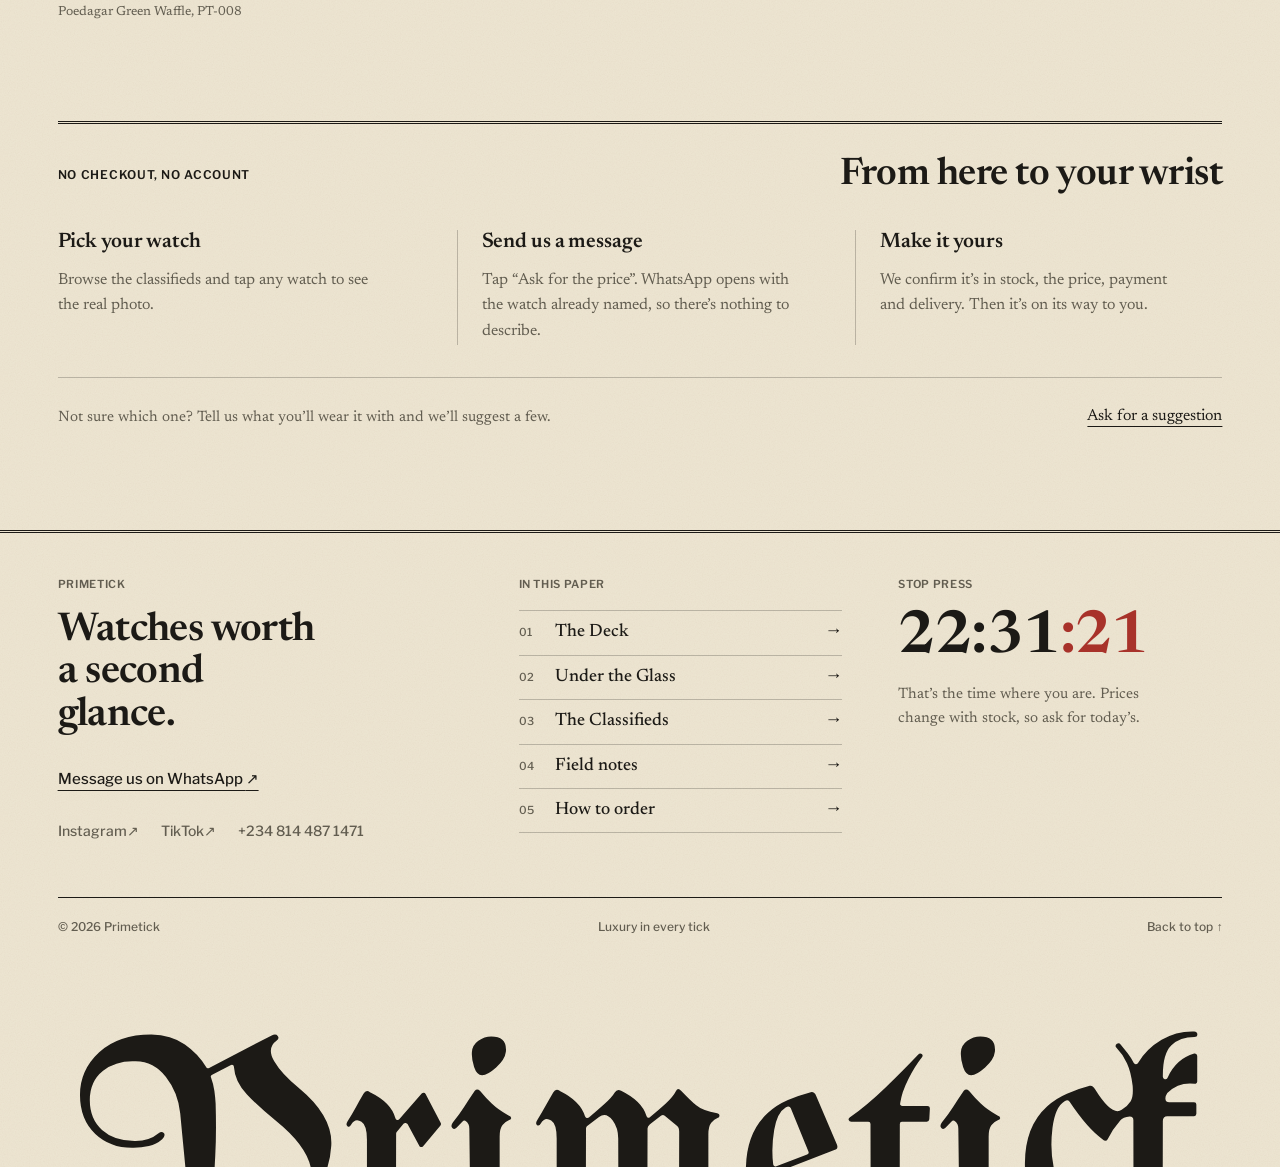
==== commit acd94985: "Add Open Graph and Twitter meta tags for enhanced link previews" ====
--- a/index.html
+++ b/index.html
@@ -7,6 +7,19 @@
 <meta name="color-scheme" content="light">
 <title>Primetick &mdash; Watches, ordered on WhatsApp</title>
 <meta name="description" content="Gold digitals, green dials and leather classics, in real photos. Pick a watch and order it on WhatsApp.">
+<!-- Link previews (WhatsApp, Instagram, X, Facebook). Once the site is live, make og:image an absolute URL, e.g. https://yourdomain.com/assets/og-image.png, and add og:url. -->
+<meta property="og:type" content="website">
+<meta property="og:site_name" content="Primetick">
+<meta property="og:title" content="Primetick: Luxury in every tick">
+<meta property="og:description" content="Gold digitals, green dials and leather classics, in real photos. Pick a watch and order it on WhatsApp.">
+<meta property="og:image" content="assets/og-image.png">
+<meta property="og:image:width" content="1200">
+<meta property="og:image:height" content="630">
+<meta property="og:image:alt" content="The Primetick Times front page: Luxury in every tick, with a gold Casio Illuminator">
+<meta name="twitter:card" content="summary_large_image">
+<meta name="twitter:title" content="Primetick: Luxury in every tick">
+<meta name="twitter:description" content="Gold digitals, green dials and leather classics, in real photos. Order on WhatsApp.">
+<meta name="twitter:image" content="assets/og-image.png">
 <link rel="preconnect" href="https://fonts.googleapis.com">
 <link rel="preconnect" href="https://fonts.gstatic.com" crossorigin>
 <link href="https://fonts.googleapis.com/css2?family=Newsreader:ital,opsz,wght@0,6..72,400..700;1,6..72,400..700&family=Libre+Franklin:wght@400..700&family=UnifrakturMaguntia&display=swap" rel="stylesheet">
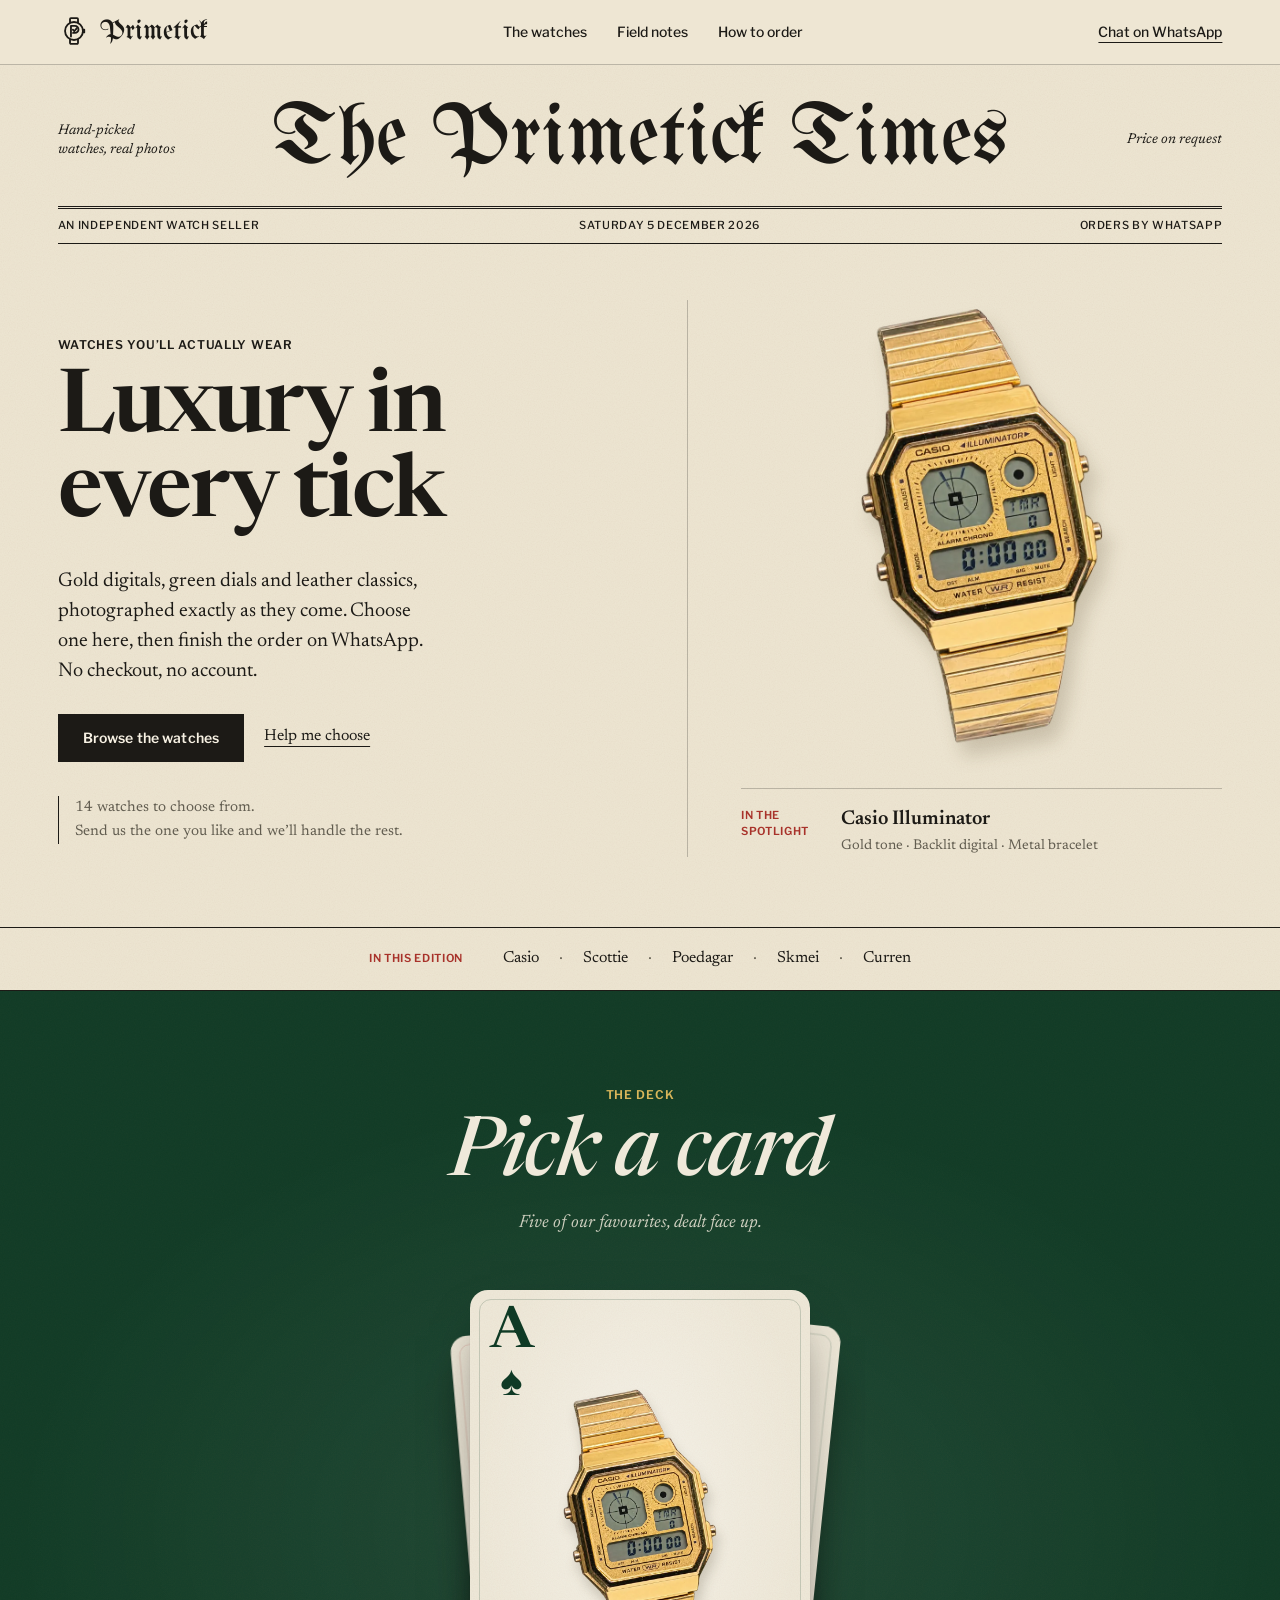
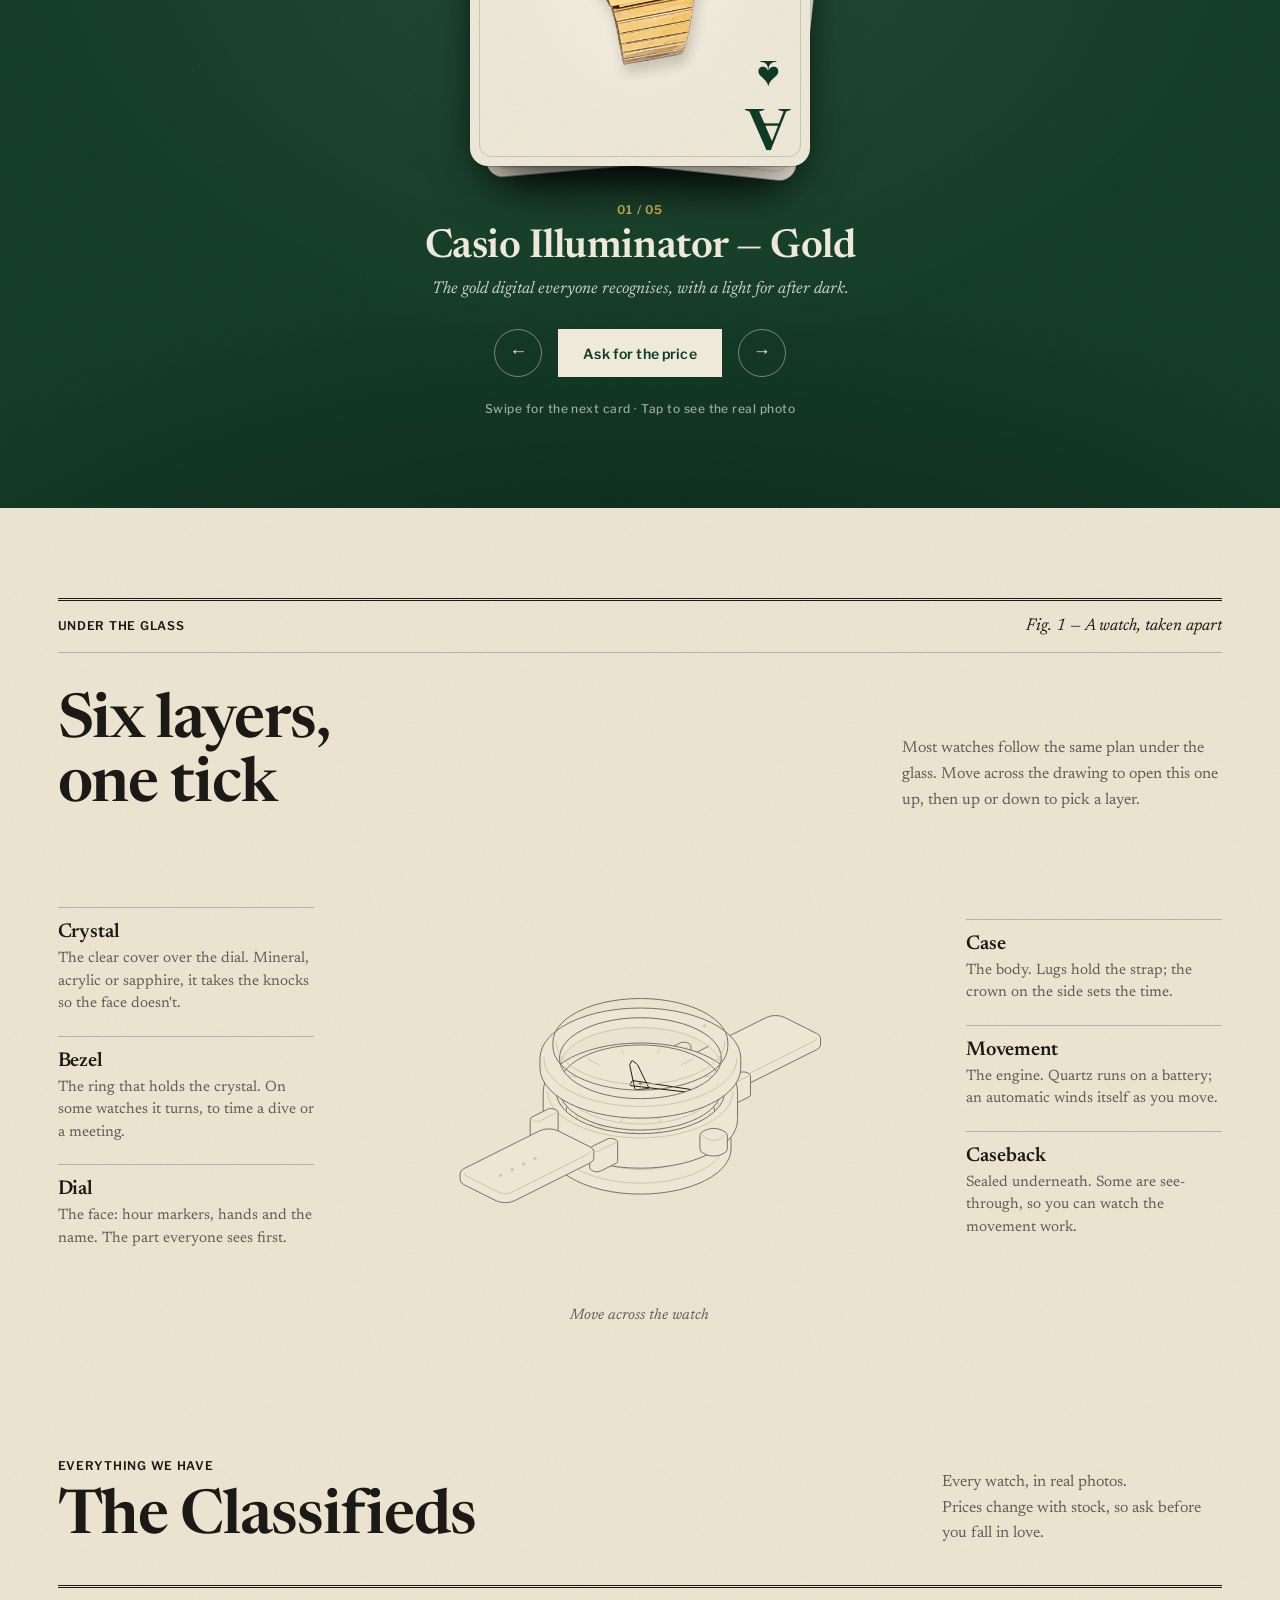
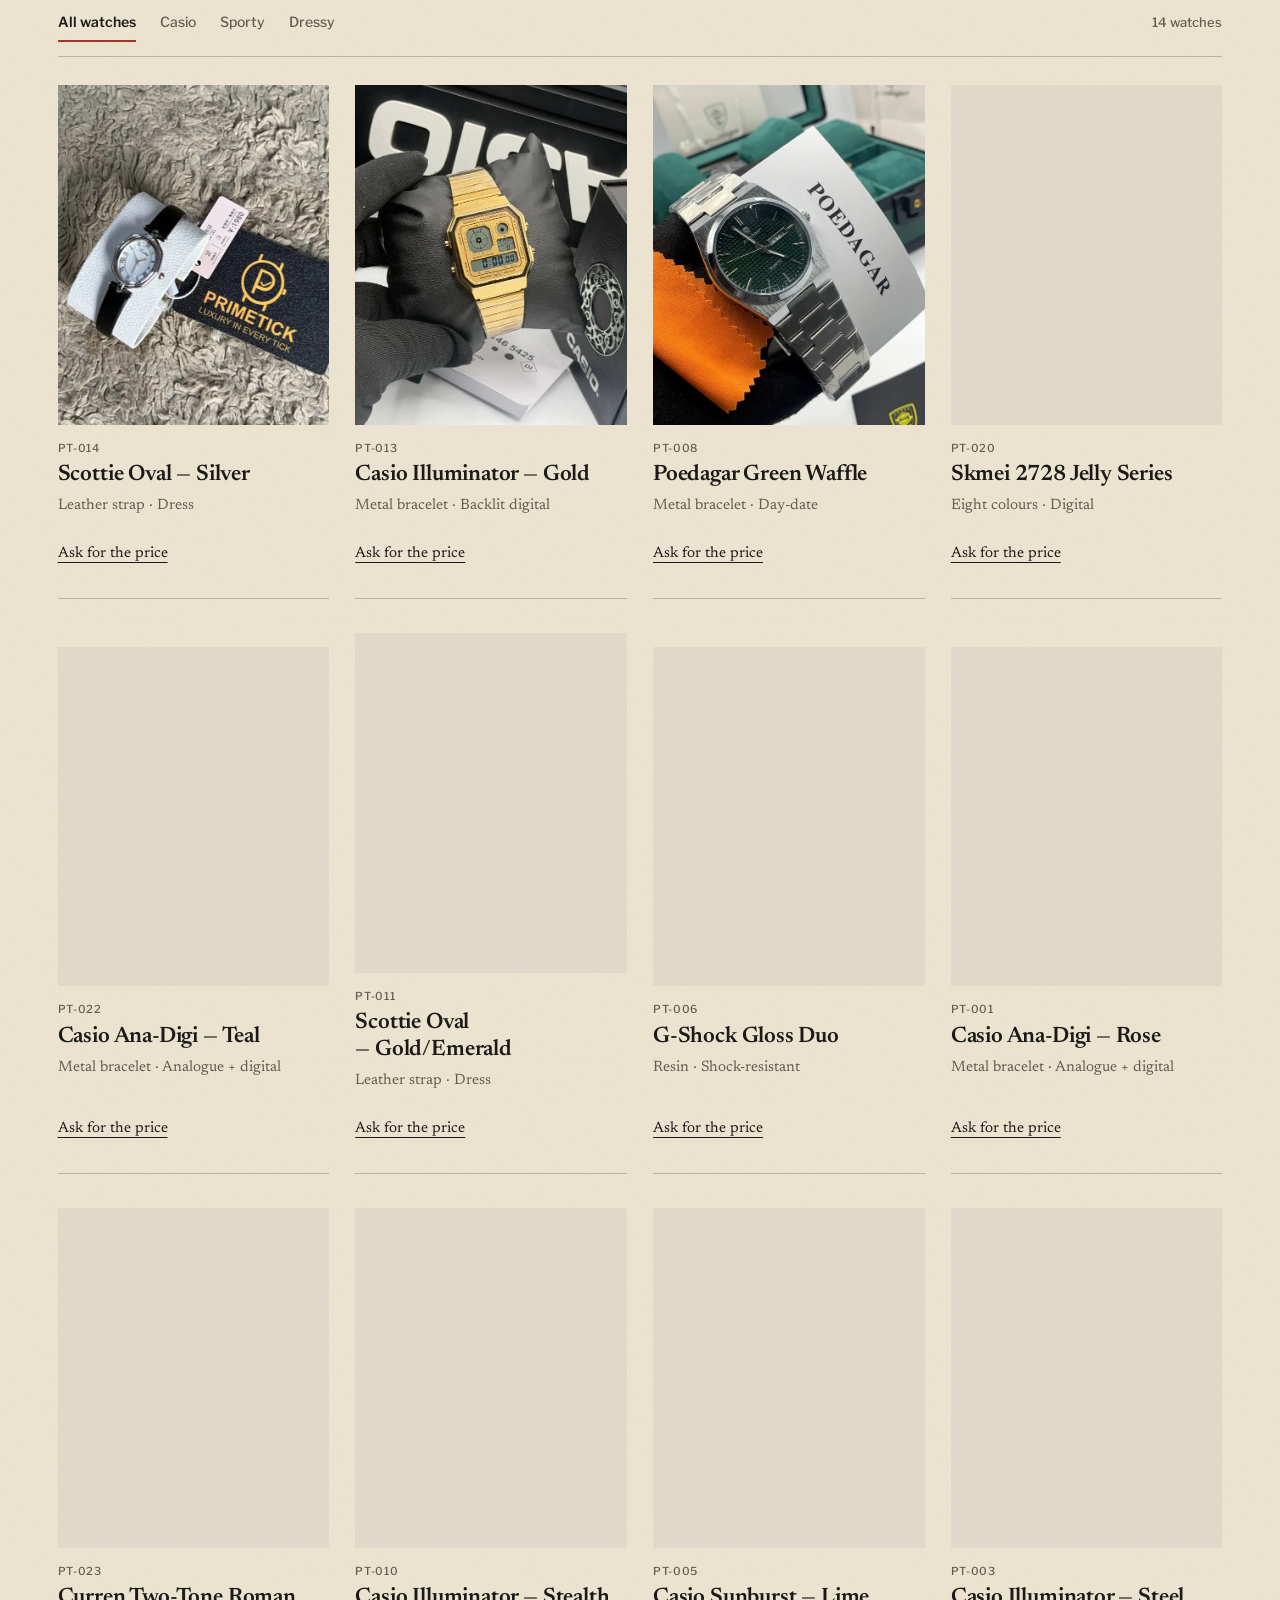
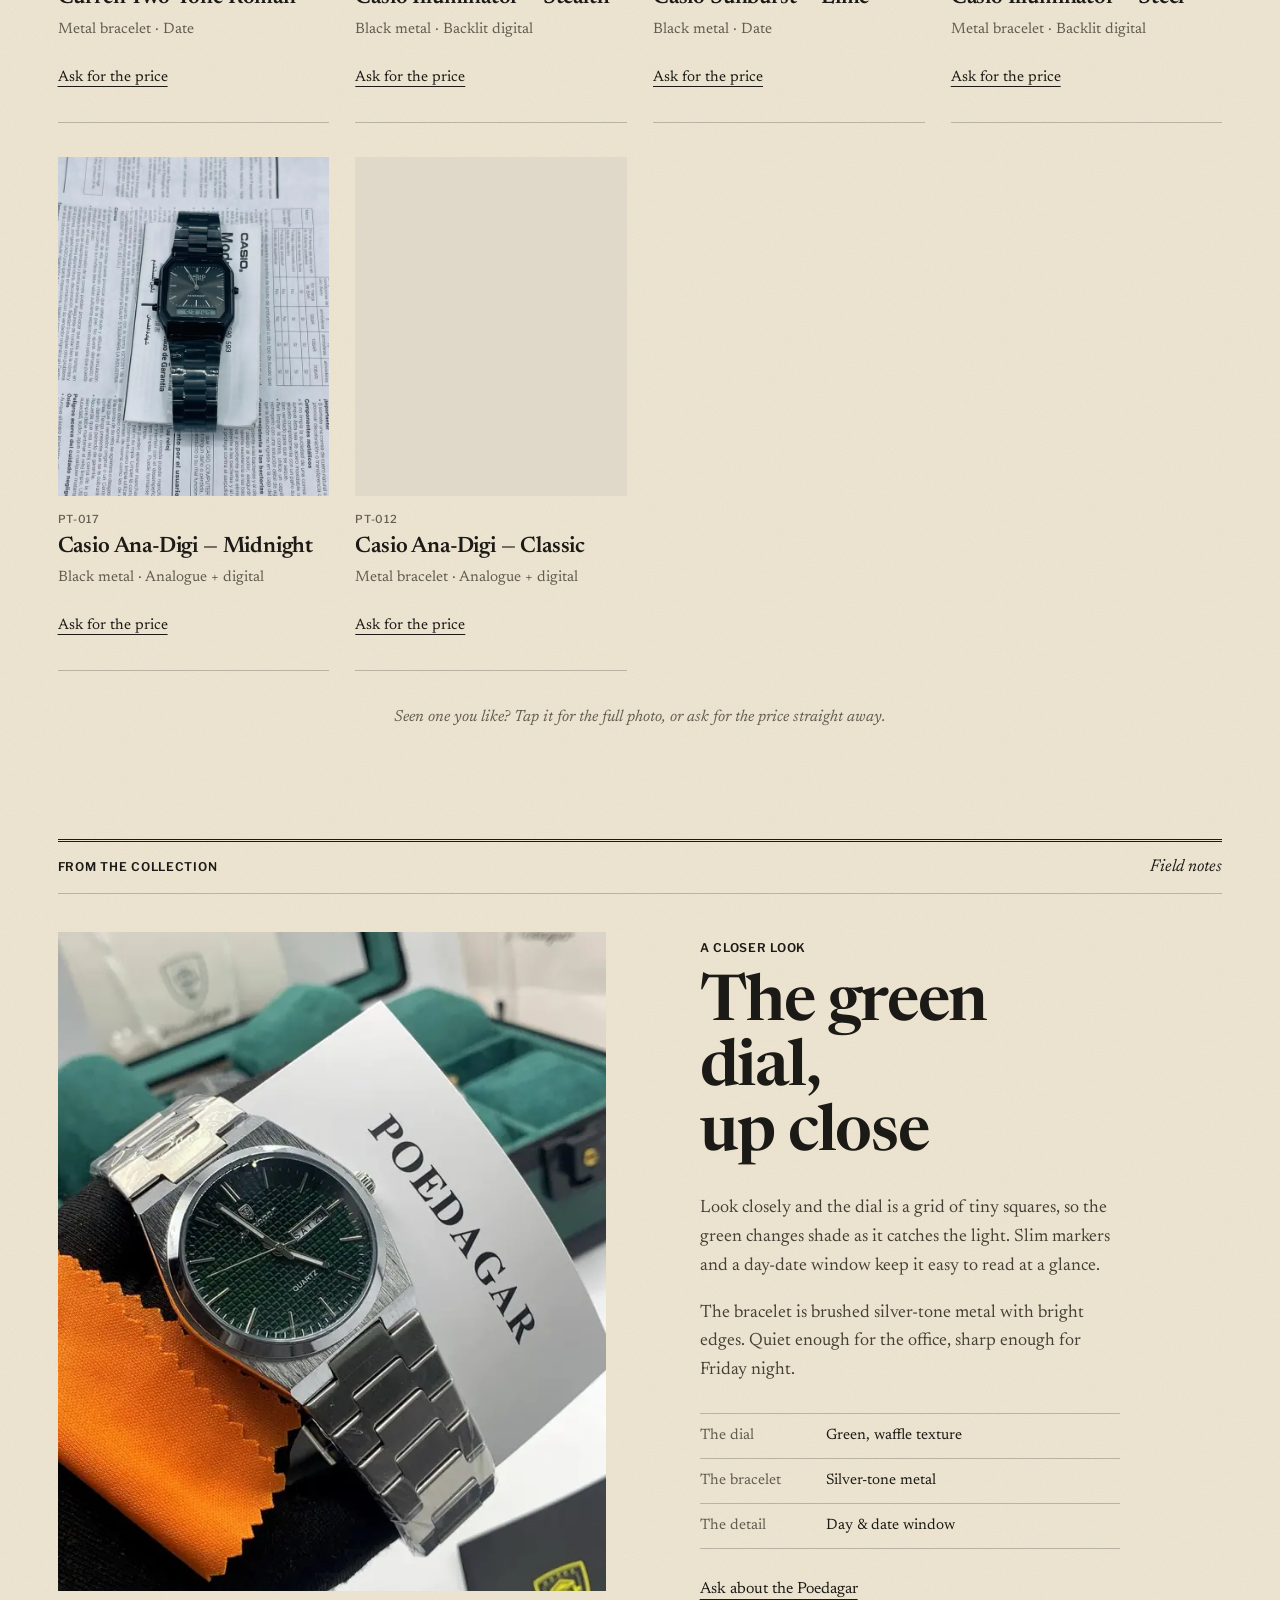
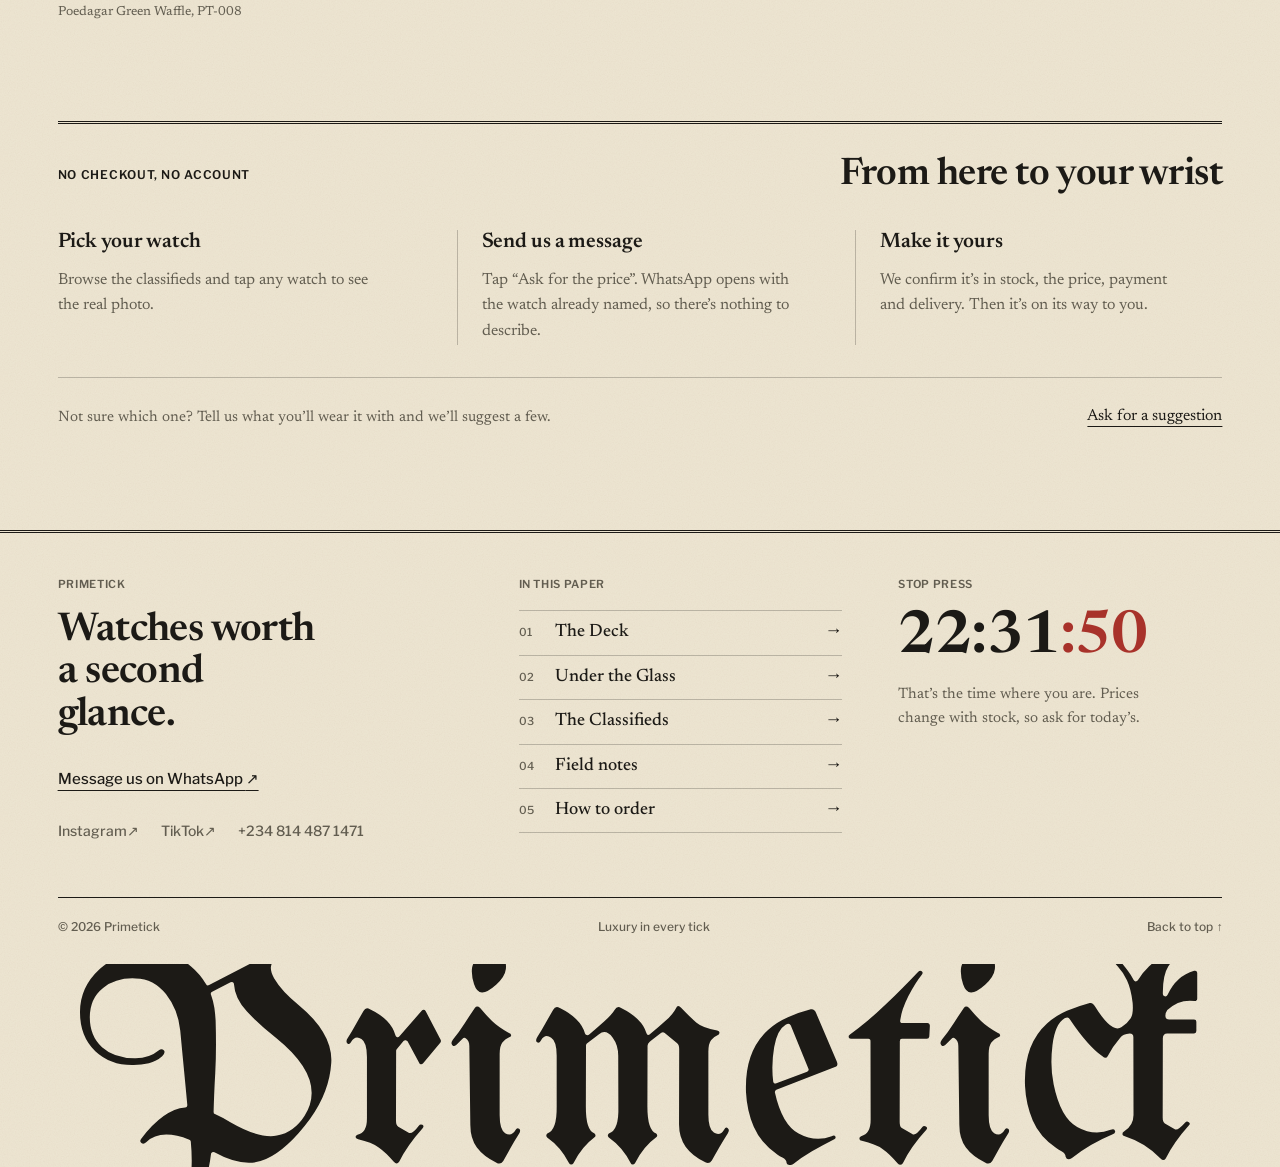
==== commit dbcdde9f: "feat: optimize image handling and update watch data - Added a new script to optimize images in WebP " ====
--- a/index.html
+++ b/index.html
@@ -1,235 +1,236 @@
-<!doctype html>
-<html lang="en">
-<head>
-<meta charset="utf-8">
-<meta name="viewport" content="width=device-width, initial-scale=1, viewport-fit=cover, interactive-widget=resizes-content">
-<meta name="theme-color" content="#EEE6D3">
+<!doctype html>
+<html lang="en">
+<head>
+<meta charset="utf-8">
+<meta name="viewport" content="width=device-width, initial-scale=1, viewport-fit=cover, interactive-widget=resizes-content">
+<meta name="theme-color" content="#EEE6D3">
 <meta name="color-scheme" content="light">
-<title>Primetick &mdash; Watches, ordered on WhatsApp</title>
-<meta name="description" content="Gold digitals, green dials and leather classics, in real photos. Pick a watch and order it on WhatsApp.">
-<!-- Link previews (WhatsApp, Instagram, X, Facebook). Once the site is live, make og:image an absolute URL, e.g. https://yourdomain.com/assets/og-image.png, and add og:url. -->
-<meta property="og:type" content="website">
-<meta property="og:site_name" content="Primetick">
-<meta property="og:title" content="Primetick: Luxury in every tick">
-<meta property="og:description" content="Gold digitals, green dials and leather classics, in real photos. Pick a watch and order it on WhatsApp.">
-<meta property="og:image" content="assets/og-image.png">
-<meta property="og:image:width" content="1200">
-<meta property="og:image:height" content="630">
-<meta property="og:image:alt" content="The Primetick Times front page: Luxury in every tick, with a gold Casio Illuminator">
-<meta name="twitter:card" content="summary_large_image">
-<meta name="twitter:title" content="Primetick: Luxury in every tick">
-<meta name="twitter:description" content="Gold digitals, green dials and leather classics, in real photos. Order on WhatsApp.">
-<meta name="twitter:image" content="assets/og-image.png">
-<link rel="preconnect" href="https://fonts.googleapis.com">
-<link rel="preconnect" href="https://fonts.gstatic.com" crossorigin>
-<link href="https://fonts.googleapis.com/css2?family=Newsreader:ital,opsz,wght@0,6..72,400..700;1,6..72,400..700&family=Libre+Franklin:wght@400..700&family=UnifrakturMaguntia&display=swap" rel="stylesheet">
-<link rel="stylesheet" href="styles.css">
-</head>
-<body>
-<a class="skip-link" href="#main">Skip to content</a>
-<nav class="nav" aria-label="Main navigation">
-  <a class="logo" href="#top" aria-label="Primetick home">Primetick</a>
-  <div class="nav-links">
-    <a href="#drops">The watches</a>
-    <a href="#field-notes">Field notes</a>
-    <a href="#how">How to order</a>
-  </div>
-  <a class="nav-contact wa-link" href="#" data-msg="Hi Primetick, what watches do you have right now?">Chat on WhatsApp</a>
-</nav>
-
-<main id="main">
-<header class="hero" id="top">
-  <div class="masthead">
-    <span class="mast-side">Hand-picked watches, real photos</span>
-    <div class="mast-title">The Primetick Times</div>
-    <span class="mast-side mast-right">Price on request</span>
-  </div>
-  <div class="dateline">
-    <span>An independent watch seller</span>
-    <span id="dateline">The daily edition</span>
-    <span>Orders by WhatsApp</span>
-  </div>
-  <div class="hero-body">
-    <div class="hero-lead">
-      <p class="eyebrow">Watches you&rsquo;ll actually wear</p>
-      <h1 class="headline">Luxury in<br>every tick</h1>
-    </div>
-    <figure class="hero-product">
-      <button class="hero-watch watch-hit" data-id="013" aria-label="See the real photo of the Casio Illuminator Gold">
-        <img src="assets/cutouts/w13.png" alt="Gold Casio Illuminator with a digital face and linked metal bracelet" width="1101" height="1429" fetchpriority="high">
-        <span class="image-invite">See the real photo</span>
-      </button>
-      <figcaption>
-        <span class="product-note">In the spotlight</span>
-        <span class="product-caption"><strong>Casio Illuminator</strong><span>Gold tone &middot; Backlit digital &middot; Metal bracelet</span></span>
-      </figcaption>
-    </figure>
-    <div class="hero-details">
-      <p class="hero-description">Gold digitals, green dials and leather classics, photographed exactly as they come. Choose one here, then finish the order on WhatsApp. No checkout, no account.</p>
-      <div class="hero-ctas">
-        <a class="btn" href="#drops">Browse the watches</a>
-        <a class="text-link wa-link" href="#" data-msg="Hi Primetick, can you help me choose a watch?">Help me choose</a>
-      </div>
-      <p class="hero-footnote"><span id="trustCount">14</span> watches to choose from. <br>Send us the one you like and we&rsquo;ll handle the rest.</p>
-    </div>
-  </div>
-</header>
-
-<div class="edition-strip" aria-label="Brands in the collection">
-  <span class="edition-label">In this edition</span>
-  <p>Casio <span>&middot;</span> Scottie <span>&middot;</span> Poedagar <span>&middot;</span> Skmei <span>&middot;</span> Curren</p>
-</div>
-
-<section class="deck-sec" id="deck-sec" aria-labelledby="deck-title">
-  <div class="deck-head">
-    <p class="sec-kicker">The Deck</p>
-    <h2 class="deck-title" id="deck-title">Pick a card</h2>
-    <p class="deck-deck">Five of our favourites, dealt face up.</p>
-  </div>
-  <div class="deck-stage">
-    <div class="deck" id="deck" tabindex="0" role="region" aria-roledescription="carousel" aria-label="Featured watches. Swipe, or use the arrow keys."></div>
-  </div>
-  <div class="deck-info">
-    <p class="deck-count"><span id="deckNum">01</span> / <span id="deckTotal">05</span></p>
-    <h3 id="deckName" aria-live="polite"></h3>
-    <p id="deckLine"></p>
-    <div class="deck-ctrl">
-      <button class="deck-arrow" id="deckPrev" aria-label="Previous card">&larr;</button>
-      <a class="btn btn-cream" id="deckCta" target="_blank" rel="noopener">Ask for the price</a>
-      <button class="deck-arrow" id="deckNext" aria-label="Next card">&rarr;</button>
-    </div>
-    <p class="deck-hint">Swipe for the next card &middot; Tap to see the real photo</p>
-  </div>
-</section>
-
-<section class="anatomy" id="anatomy" aria-labelledby="anatomy-title">
-  <div class="notes-heading"><p class="eyebrow">Under the glass</p><span>Fig. 1 &mdash; A watch, taken apart</span></div>
-  <div class="anatomy-head">
-    <h2 id="anatomy-title">Six layers,<br>one tick</h2>
-    <p class="anatomy-intro">Most watches follow the same plan under the glass. Move across the drawing to open this one up, then up or down to pick a layer.</p>
-  </div>
-  <div class="anatomy-layout">
-    <ul class="anatomy-notes">
-      <li data-layer="crystal"><b>Crystal</b><span>The clear cover over the dial. Mineral, acrylic or sapphire, it takes the knocks so the face doesn't.</span></li>
-      <li data-layer="bezel"><b>Bezel</b><span>The ring that holds the crystal. On some watches it turns, to time a dive or a meeting.</span></li>
-      <li data-layer="dial"><b>Dial</b><span>The face: hour markers, hands and the name. The part everyone sees first.</span></li>
-    </ul>
-    <figure class="anatomy-fig">
-      <div class="anatomy-stage" id="anatomyStage"></div>
-      <figcaption><span id="anatomyRead">Move across the watch</span></figcaption>
-    </figure>
-    <ul class="anatomy-notes">
-      <li data-layer="case"><b>Case</b><span>The body. Lugs hold the strap; the crown on the side sets the time.</span></li>
-      <li data-layer="movement"><b>Movement</b><span>The engine. Quartz runs on a battery; an automatic winds itself as you move.</span></li>
-      <li data-layer="caseback"><b>Caseback</b><span>Sealed underneath. Some are see-through, so you can watch the movement work.</span></li>
-    </ul>
-  </div>
-</section>
-
-<section class="drops" id="drops" aria-labelledby="catalogue-title">
-  <div class="catalogue-head">
-    <div>
-      <p class="eyebrow">Everything we have</p>
-      <h2 class="sec-title" id="catalogue-title">The Classifieds</h2>
-    </div>
-    <p class="catalogue-intro">Every watch, in real photos. <br>Prices change with stock, so ask before you fall in love.</p>
-  </div>
-  <div class="catalogue-toolbar">
-    <div class="filters" role="group" aria-label="Filter watches">
-      <button class="chip on" data-f="all" aria-pressed="true">All watches</button>
-      <button class="chip" data-f="casio" aria-pressed="false">Casio</button>
-      <button class="chip" data-f="sport" aria-pressed="false">Sporty</button>
-      <button class="chip" data-f="dress" aria-pressed="false">Dressy</button>
-    </div>
-    <p class="catalogue-count" id="catalogueCount" aria-live="polite">14 watches</p>
-  </div>
-  <div class="grid" id="grid"></div>
-  <p class="catalogue-end">Seen one you like? Tap it for the full photo, or ask for the price straight away.</p>
-</section>
-
-<section class="field-notes" id="field-notes" aria-labelledby="notes-title">
-  <div class="notes-heading"><p class="eyebrow">From the collection</p><span>Field notes</span></div>
-  <div class="notes-layout">
-    <figure class="notes-photo">
-      <button class="watch-hit" data-id="008" aria-label="See the full photo of the Poedagar Green Waffle">
-        <img src="assets/watches/w8.jpg" alt="Poedagar watch with a green waffle-pattern dial and a silver-tone bracelet" width="960" height="1280" loading="lazy">
-      </button>
-      <figcaption>Poedagar Green Waffle, PT-008</figcaption>
-    </figure>
-    <div class="notes-copy">
-      <p class="eyebrow">A closer look</p>
-      <h2 id="notes-title">The green dial, <br>up close</h2>
-      <p>Look closely and the dial is a grid of tiny squares, so the green changes shade as it catches the light. Slim markers and a day-date window keep it easy to read at a glance.</p>
-      <p>The bracelet is brushed silver-tone metal with bright edges. Quiet enough for the office, sharp enough for Friday night.</p>
-      <dl class="watch-details">
-        <div><dt>The dial</dt><dd>Green, waffle texture</dd></div>
-        <div><dt>The bracelet</dt><dd>Silver-tone metal</dd></div>
-        <div><dt>The detail</dt><dd>Day &amp; date window</dd></div>
-      </dl>
-      <a class="text-link wa-link" href="#" data-msg="Hi Primetick, is the Poedagar Green Waffle (PT-008) available? What's the price today?">Ask about the Poedagar</a>
-    </div>
-  </div>
-</section>
-
-<section class="how" id="how" aria-labelledby="order-title">
-  <div class="order-heading"><p class="eyebrow">No checkout, no account</p><h2 id="order-title">From here to your wrist</h2></div>
-  <ol class="steps">
-    <li class="step"><h3>Pick your watch</h3><p>Browse the classifieds and tap any watch to see the real photo.</p></li>
-    <li class="step"><h3>Send us a message</h3><p>Tap &ldquo;Ask for the price&rdquo;. WhatsApp opens with the watch already named, so there&rsquo;s nothing to describe.</p></li>
-    <li class="step"><h3>Make it yours</h3><p>We confirm it&rsquo;s in stock, the price, payment and delivery. Then it&rsquo;s on its way to you.</p></li>
-  </ol>
-  <div class="order-note"><p>Not sure which one? Tell us what you&rsquo;ll wear it with and we&rsquo;ll suggest a few.</p><a class="text-link wa-link" href="#" data-msg="Hi Primetick, can you suggest a few watches for me?">Ask for a suggestion</a></div>
-</section>
-</main>
-
-<footer class="footer">
-  <div class="foot-grid">
-    <div class="foot-intro">
-      <p class="foot-label">Primetick</p>
-      <p class="foot-statement">Watches worth a second glance.</p>
-      <a class="foot-wa wa-link" href="#" data-msg="Hi Primetick, what's new in the collection?">Message us on WhatsApp <span aria-hidden="true">&nearr;</span></a>
-      <p class="foot-social"><a href="https://www.instagram.com/disnus1506/" target="_blank" rel="noopener">Instagram <span aria-hidden="true">&nearr;</span></a><a href="https://www.tiktok.com/@primetickwatches_" target="_blank" rel="noopener">TikTok <span aria-hidden="true">&nearr;</span></a><a class="wa-link" href="#" data-msg="Hi Primetick, what watches do you have right now?">+234 814 487 1471</a></p>
-    </div>
-    <nav aria-label="Footer navigation">
-      <p class="foot-label">In this paper</p>
-      <ol class="foot-menu">
-        <li><a href="#deck-sec"><span class="n">01</span>The Deck<span class="arr" aria-hidden="true">&rarr;</span></a></li>
-        <li><a href="#anatomy"><span class="n">02</span>Under the Glass<span class="arr" aria-hidden="true">&rarr;</span></a></li>
-        <li><a href="#drops"><span class="n">03</span>The Classifieds<span class="arr" aria-hidden="true">&rarr;</span></a></li>
-        <li><a href="#field-notes"><span class="n">04</span>Field notes<span class="arr" aria-hidden="true">&rarr;</span></a></li>
-        <li><a href="#how"><span class="n">05</span>How to order<span class="arr" aria-hidden="true">&rarr;</span></a></li>
-      </ol>
-    </nav>
-    <div class="foot-press">
-      <p class="foot-label">Stop press</p>
-      <p class="foot-clock" id="footClock" aria-label="Your local time">00:00<span>:00</span></p>
-      <p class="foot-note">That&rsquo;s the time where you are. Prices change with stock, so ask for today&rsquo;s.</p>
-    </div>
-  </div>
-  <div class="foot-legal">
-    <span>&copy; <span id="yr"></span> Primetick</span>
-    <span>Luxury in every tick</span>
-    <a href="#top">Back to top &uarr;</a>
-  </div>
-  <div class="foot-mark" id="footMark" aria-hidden="true"><span>Primetick</span></div>
-</footer>
-
-<dialog class="qv" id="qv" aria-labelledby="qvName">
-  <button class="qv-close" id="qvClose" aria-label="Close quick view">&times;</button>
-  <div class="qv-img"><img id="qvImg" alt=""></div>
-  <div class="qv-body">
-    <span class="qv-no" id="qvNo"></span>
-    <h3 id="qvName"></h3>
-    <p class="qv-meta" id="qvMeta"></p>
-    <p class="qv-note">This is the actual watch, photographed as it comes. Message us to check it&rsquo;s in stock and get today&rsquo;s price.</p>
-    <a class="btn qv-cta" id="qvCta" target="_blank" rel="noopener">Ask on WhatsApp</a>
-  </div>
-</dialog>
-<script src="watches.js"></script>
-<script src="app.js"></script>
-<script src="assets/footer.js"></script>
-<script src="assets/hairline/kernel.js"></script>
-<script src="assets/hairline/host.js"></script>
-<script src="exploded-watch.js"></script>
-</body>
-</html>
+<link rel="icon" href="data:image/svg+xml,%3Csvg%20xmlns%3D%22http%3A%2F%2Fwww.w3.org%2F2000%2Fsvg%22%20viewBox%3D%220%200%2040%2040%22%3E%3Crect%20width%3D%2240%22%20height%3D%2240%22%20rx%3D%229%22%20fill%3D%22%23151412%22%2F%3E%3Cg%20fill%3D%22none%22%20stroke%3D%22%23E7A93C%22%20stroke-width%3D%222.4%22%20stroke-linecap%3D%22round%22%20stroke-linejoin%3D%22round%22%3E%3Cpath%20d%3D%22M15%209.4V5.2a1.2%201.2%200%200%201%201.2-1.2h7.6A1.2%201.2%200%200%201%2025%205.2v4.2M15%2030.6v4.2a1.2%201.2%200%200%200%201.2%201.2h7.6a1.2%201.2%200%200%200%201.2-1.2v-4.2%22%2F%3E%3Ccircle%20cx%3D%2220%22%20cy%3D%2220%22%20r%3D%2211.2%22%2F%3E%3Cpath%20d%3D%22M31.2%2018.2h1.6v3.6h-1.6%22%2F%3E%3Cpath%20d%3D%22M16.2%2027V13.6h5a4.4%204.4%200%200%201%200%208.8h-2.4%22%2F%3E%3Cpath%20d%3D%22M18.6%2018.4l1.7%201.9%203.3-4%22%2F%3E%3C%2Fg%3E%3C%2Fsvg%3E">
+<title>Primetick &mdash; Watches, ordered on WhatsApp</title>
+<meta name="description" content="Gold digitals, green dials and leather classics, in real photos. Pick a watch and order it on WhatsApp.">
+<!-- Link previews (WhatsApp, Instagram, X, Facebook). Once the site is live, make og:image an absolute URL, e.g. https://yourdomain.com/assets/og-image.jpg, and add og:url. -->
+<meta property="og:type" content="website">
+<meta property="og:site_name" content="Primetick">
+<meta property="og:title" content="Primetick: Luxury in every tick">
+<meta property="og:description" content="Gold digitals, green dials and leather classics, in real photos. Pick a watch and order it on WhatsApp.">
+<meta property="og:image" content="assets/og-image.jpg">
+<meta property="og:image:width" content="1200">
+<meta property="og:image:height" content="630">
+<meta property="og:image:alt" content="The Primetick Times front page: Luxury in every tick, with a gold Casio Illuminator">
+<meta name="twitter:card" content="summary_large_image">
+<meta name="twitter:title" content="Primetick: Luxury in every tick">
+<meta name="twitter:description" content="Gold digitals, green dials and leather classics, in real photos. Order on WhatsApp.">
+<meta name="twitter:image" content="assets/og-image.jpg">
+<link rel="preconnect" href="https://fonts.googleapis.com">
+<link rel="preconnect" href="https://fonts.gstatic.com" crossorigin>
+<link href="https://fonts.googleapis.com/css2?family=Newsreader:ital,opsz,wght@0,6..72,400..700;1,6..72,400..700&family=Libre+Franklin:wght@400..700&family=UnifrakturMaguntia&display=swap" rel="stylesheet">
+<link rel="stylesheet" href="styles.css">
+</head>
+<body>
+<a class="skip-link" href="#main">Skip to content</a>
+<nav class="nav" aria-label="Main navigation">
+  <a class="logo" href="#top" aria-label="Primetick home"><svg class="logo-mark" viewBox="0 0 40 40" fill="none" stroke="currentColor" stroke-width="2.3" stroke-linecap="round" stroke-linejoin="round" aria-hidden="true"><path d="M15 9.4V5.2a1.2 1.2 0 0 1 1.2-1.2h7.6A1.2 1.2 0 0 1 25 5.2v4.2M15 30.6v4.2a1.2 1.2 0 0 0 1.2 1.2h7.6a1.2 1.2 0 0 0 1.2-1.2v-4.2"/><circle cx="20" cy="20" r="11.2"/><path d="M31.2 18.2h1.6v3.6h-1.6"/><path d="M16.2 27V13.6h5a4.4 4.4 0 0 1 0 8.8h-2.4"/><path d="M18.6 18.4l1.7 1.9 3.3-4"/></svg><span>Primetick</span></a>
+  <div class="nav-links">
+    <a href="#drops">The watches</a>
+    <a href="#field-notes">Field notes</a>
+    <a href="#how">How to order</a>
+  </div>
+  <a class="nav-contact wa-link" href="#" data-msg="Hi Primetick, what watches do you have right now?">Chat on WhatsApp</a>
+</nav>
+
+<main id="main">
+<header class="hero" id="top">
+  <div class="masthead">
+    <span class="mast-side">Hand-picked watches, real photos</span>
+    <div class="mast-title">The Primetick Times</div>
+    <span class="mast-side mast-right">Price on request</span>
+  </div>
+  <div class="dateline">
+    <span>An independent watch seller</span>
+    <span id="dateline">The daily edition</span>
+    <span>Orders by WhatsApp</span>
+  </div>
+  <div class="hero-body">
+    <div class="hero-lead">
+      <p class="eyebrow">Watches you&rsquo;ll actually wear</p>
+      <h1 class="headline">Luxury in<br>every tick</h1>
+    </div>
+    <figure class="hero-product">
+      <button class="hero-watch watch-hit" data-id="013" aria-label="View the Casio Illuminator Gold">
+        <img src="assets/img/cutouts/w13.webp" alt="Gold Casio Illuminator with a digital face and linked metal bracelet" width="705" height="960" fetchpriority="high" decoding="async">+
+      </button>
+      <figcaption>
+        <span class="product-note">In the spotlight</span>
+        <span class="product-caption"><strong>Casio Illuminator</strong><span>Gold tone &middot; Backlit digital &middot; Metal bracelet</span></span>
+      </figcaption>
+    </figure>
+    <div class="hero-details">
+      <p class="hero-description">Gold digitals, green dials and leather classics, photographed exactly as they come. Choose one here, then finish the order on WhatsApp. No checkout, no account.</p>
+      <div class="hero-ctas">
+        <a class="btn" href="#drops">Browse the watches</a>
+        <a class="text-link wa-link" href="#" data-msg="Hi Primetick, can you help me choose a watch?">Help me choose</a>
+      </div>
+      <p class="hero-footnote"><span id="trustCount">14</span> watches to choose from. <br>Send us the one you like and we&rsquo;ll handle the rest.</p>
+    </div>
+  </div>
+</header>
+
+<div class="edition-strip" aria-label="Brands in the collection">
+  <span class="edition-label">In this edition</span>
+  <p>Casio <span>&middot;</span> Scottie <span>&middot;</span> Poedagar <span>&middot;</span> Skmei <span>&middot;</span> Curren</p>
+</div>
+
+<section class="deck-sec" id="deck-sec" aria-labelledby="deck-title">
+  <div class="deck-head">
+    <p class="sec-kicker">The Deck</p>
+    <h2 class="deck-title" id="deck-title">Pick a card</h2>
+    <p class="deck-deck">Five of our favourites, dealt face up.</p>
+  </div>
+  <div class="deck-stage">
+    <div class="deck" id="deck" tabindex="0" role="region" aria-roledescription="carousel" aria-label="Featured watches. Swipe, or use the arrow keys."></div>
+  </div>
+  <div class="deck-info">
+    <p class="deck-count"><span id="deckNum">01</span> / <span id="deckTotal">05</span></p>
+    <h3 id="deckName" aria-live="polite"></h3>
+    <p id="deckLine"></p>
+    <div class="deck-ctrl">
+      <button class="deck-arrow" id="deckPrev" aria-label="Previous card">&larr;</button>
+      <a class="btn btn-cream" id="deckCta" target="_blank" rel="noopener">Ask for the price</a>
+      <button class="deck-arrow" id="deckNext" aria-label="Next card">&rarr;</button>
+    </div>
+    <p class="deck-hint">Swipe for the next card &middot; Tap to see the real photo</p>
+  </div>
+</section>
+
+<section class="anatomy" id="anatomy" aria-labelledby="anatomy-title">
+  <div class="notes-heading"><p class="eyebrow">Under the glass</p><span>Fig. 1 &mdash; A watch, taken apart</span></div>
+  <div class="anatomy-head">
+    <h2 id="anatomy-title">Six layers,<br>one tick</h2>
+    <p class="anatomy-intro">Most watches follow the same plan under the glass. Move across the drawing to open this one up, then up or down to pick a layer.</p>
+  </div>
+  <div class="anatomy-layout">
+    <ul class="anatomy-notes">
+      <li data-layer="crystal"><b>Crystal</b><span>The clear cover over the dial. Mineral, acrylic or sapphire, it takes the knocks so the face doesn't.</span></li>
+      <li data-layer="bezel"><b>Bezel</b><span>The ring that holds the crystal. On some watches it turns, to time a dive or a meeting.</span></li>
+      <li data-layer="dial"><b>Dial</b><span>The face: hour markers, hands and the name. The part everyone sees first.</span></li>
+    </ul>
+    <figure class="anatomy-fig">
+      <div class="anatomy-stage" id="anatomyStage"></div>
+      <figcaption><span id="anatomyRead">Move across the watch</span></figcaption>
+    </figure>
+    <ul class="anatomy-notes">
+      <li data-layer="case"><b>Case</b><span>The body. Lugs hold the strap; the crown on the side sets the time.</span></li>
+      <li data-layer="movement"><b>Movement</b><span>The engine. Quartz runs on a battery; an automatic winds itself as you move.</span></li>
+      <li data-layer="caseback"><b>Caseback</b><span>Sealed underneath. Some are see-through, so you can watch the movement work.</span></li>
+    </ul>
+  </div>
+</section>
+
+<section class="drops" id="drops" aria-labelledby="catalogue-title">
+  <div class="catalogue-head">
+    <div>
+      <p class="eyebrow">Everything we have</p>
+      <h2 class="sec-title" id="catalogue-title">The Classifieds</h2>
+    </div>
+    <p class="catalogue-intro">Every watch, in real photos. <br>Prices change with stock, so ask before you fall in love.</p>
+  </div>
+  <div class="catalogue-toolbar">
+    <div class="filters" role="group" aria-label="Filter watches">
+      <button class="chip on" data-f="all" aria-pressed="true">All watches</button>
+      <button class="chip" data-f="casio" aria-pressed="false">Casio</button>
+      <button class="chip" data-f="sport" aria-pressed="false">Sporty</button>
+      <button class="chip" data-f="dress" aria-pressed="false">Dressy</button>
+    </div>
+    <p class="catalogue-count" id="catalogueCount" aria-live="polite">14 watches</p>
+  </div>
+  <div class="grid" id="grid"></div>
+  <p class="catalogue-end">Seen one you like? Tap it for the full photo, or ask for the price straight away.</p>
+</section>
+
+<section class="field-notes" id="field-notes" aria-labelledby="notes-title">
+  <div class="notes-heading"><p class="eyebrow">From the collection</p><span>Field notes</span></div>
+  <div class="notes-layout">
+    <figure class="notes-photo">
+      <button class="watch-hit" data-id="008" aria-label="See the full photo of the Poedagar Green Waffle">
+        <img src="assets/img/watches/w8-640.webp" srcset="assets/img/watches/w8-640.webp 640w, assets/img/watches/w8-1280.webp 960w" sizes="(max-width: 760px) 100vw, 46vw" alt="Poedagar watch with a green waffle-pattern dial and a silver-tone bracelet" width="960" height="1280" loading="lazy" decoding="async">
+      </button>
+      <figcaption>Poedagar Green Waffle, PT-008</figcaption>
+    </figure>
+    <div class="notes-copy">
+      <p class="eyebrow">A closer look</p>
+      <h2 id="notes-title">The green dial, <br>up close</h2>
+      <p>Look closely and the dial is a grid of tiny squares, so the green changes shade as it catches the light. Slim markers and a day-date window keep it easy to read at a glance.</p>
+      <p>The bracelet is brushed silver-tone metal with bright edges. Quiet enough for the office, sharp enough for Friday night.</p>
+      <dl class="watch-details">
+        <div><dt>The dial</dt><dd>Green, waffle texture</dd></div>
+        <div><dt>The bracelet</dt><dd>Silver-tone metal</dd></div>
+        <div><dt>The detail</dt><dd>Day &amp; date window</dd></div>
+      </dl>
+      <a class="text-link wa-link" href="#" data-msg="Hi Primetick, is the Poedagar Green Waffle (PT-008) available? What's the price today?">Ask about the Poedagar</a>
+    </div>
+  </div>
+</section>
+
+<section class="how" id="how" aria-labelledby="order-title">
+  <div class="order-heading"><p class="eyebrow">No checkout, no account</p><h2 id="order-title">From here to your wrist</h2></div>
+  <ol class="steps">
+    <li class="step"><h3>Pick your watch</h3><p>Browse the classifieds and tap any watch to see the real photo.</p></li>
+    <li class="step"><h3>Send us a message</h3><p>Tap &ldquo;Ask for the price&rdquo;. WhatsApp opens with the watch already named, so there&rsquo;s nothing to describe.</p></li>
+    <li class="step"><h3>Make it yours</h3><p>We confirm it&rsquo;s in stock, the price, payment and delivery. Then it&rsquo;s on its way to you.</p></li>
+  </ol>
+  <div class="order-note"><p>Not sure which one? Tell us what you&rsquo;ll wear it with and we&rsquo;ll suggest a few.</p><a class="text-link wa-link" href="#" data-msg="Hi Primetick, can you suggest a few watches for me?">Ask for a suggestion</a></div>
+</section>
+</main>
+
+<footer class="footer">
+  <div class="foot-grid">
+    <div class="foot-intro">
+      <p class="foot-label">Primetick</p>
+      <p class="foot-statement">Watches worth a second glance.</p>
+      <a class="foot-wa wa-link" href="#" data-msg="Hi Primetick, what's new in the collection?">Message us on WhatsApp <span aria-hidden="true">&nearr;</span></a>
+      <p class="foot-social"><a href="https://www.instagram.com/disnus1506/" target="_blank" rel="noopener">Instagram <span aria-hidden="true">&nearr;</span></a><a href="https://www.tiktok.com/@primetickwatches_" target="_blank" rel="noopener">TikTok <span aria-hidden="true">&nearr;</span></a><a class="wa-link" href="#" data-msg="Hi Primetick, what watches do you have right now?">+234 814 487 1471</a></p>
+    </div>
+    <nav aria-label="Footer navigation">
+      <p class="foot-label">In this paper</p>
+      <ol class="foot-menu">
+        <li><a href="#deck-sec"><span class="n">01</span>The Deck<span class="arr" aria-hidden="true">&rarr;</span></a></li>
+        <li><a href="#anatomy"><span class="n">02</span>Under the Glass<span class="arr" aria-hidden="true">&rarr;</span></a></li>
+        <li><a href="#drops"><span class="n">03</span>The Classifieds<span class="arr" aria-hidden="true">&rarr;</span></a></li>
+        <li><a href="#field-notes"><span class="n">04</span>Field notes<span class="arr" aria-hidden="true">&rarr;</span></a></li>
+        <li><a href="#how"><span class="n">05</span>How to order<span class="arr" aria-hidden="true">&rarr;</span></a></li>
+      </ol>
+    </nav>
+    <div class="foot-press">
+      <p class="foot-label">Stop press</p>
+      <p class="foot-clock" id="footClock" aria-label="Your local time">00:00<span>:00</span></p>
+      <p class="foot-note">That&rsquo;s the time where you are. Prices change with stock, so ask for today&rsquo;s.</p>
+    </div>
+  </div>
+  <div class="foot-legal">
+    <span>&copy; <span id="yr"></span> Primetick</span>
+    <span>Luxury in every tick</span>
+    <a href="#top">Back to top &uarr;</a>
+  </div>
+  <div class="foot-mark" id="footMark" aria-hidden="true"><span>Primetick</span></div>
+</footer>
+
+<dialog class="qv" id="qv" aria-labelledby="qvName">
+  <button class="qv-close" id="qvClose" aria-label="Close quick view">&times;</button>
+  <div class="qv-img"><img id="qvImg" alt=""></div>
+  <div class="qv-body">
+    <span class="qv-no" id="qvNo"></span>
+    <h3 id="qvName"></h3>
+    <p class="qv-meta" id="qvMeta"></p>
+    <p class="qv-note">This is the actual watch, photographed as it comes. Message us to check it&rsquo;s in stock and get today&rsquo;s price.</p>
+    <a class="btn qv-cta" id="qvCta" target="_blank" rel="noopener">Ask on WhatsApp</a>
+  </div>
+</dialog>
+<script src="watches.js"></script>
+<script src="app.js"></script>
+<script src="assets/footer.js"></script>
+<script src="assets/hairline/kernel.js"></script>
+<script src="assets/hairline/host.js"></script>
+<script src="exploded-watch.js"></script>
+</body>
+</html>
--- a/styles.css
+++ b/styles.css
@@ -25,7 +25,8 @@
 .text-link{display:inline-block;width:fit-content;min-height:44px;font-size:1rem;line-height:1.5;text-decoration-thickness:1px;text-underline-offset:6px;padding:8px 0}
 .eyebrow,.sec-kicker{font:600 .75rem/1.4 var(--sans);letter-spacing:.06em;text-transform:uppercase;color:var(--ink)}
 .nav{position:sticky;top:0;z-index:50;display:flex;justify-content:space-between;align-items:center;gap:24px;min-height:64px;padding:calc(10px + env(safe-area-inset-top,0px)) max(var(--gutter),calc((100vw - var(--page))/2)) 10px;background:var(--paper);border-bottom:1px solid var(--rule)}
-.logo{font:1.75rem/1 var(--black);text-decoration:none}
+.logo{display:inline-flex;align-items:center;gap:10px;font:1.75rem/1 var(--black);text-decoration:none}
+.logo-mark{width:32px;height:32px;flex:none;margin-top:-2px}
 .nav-links{display:flex;gap:30px;font:500 .875rem/1.4 var(--sans)}
 .nav-links a{text-decoration:none;padding:8px 0}
 .nav-contact{display:inline-flex;align-items:center;min-height:44px;font:500 .875rem/1.4 var(--sans);text-decoration-thickness:1px}
@@ -46,7 +47,6 @@
 .hero-product{grid-area:product;min-width:0;border-left:1px solid var(--rule);padding-left:10%;display:flex;flex-direction:column;justify-content:center}
 .hero-watch{position:relative;display:block;width:100%;height:470px;border:0;background:none}
 .hero-watch img{position:absolute;inset:8px 14px 24px;width:calc(100% - 28px);height:calc(100% - 32px);max-width:none;object-fit:contain;filter:drop-shadow(8px 14px 9px rgba(56,37,6,.18));transition:transform 220ms var(--ease-out)}
-.image-invite{position:absolute;right:0;bottom:8px;font-size:.875rem;font-style:italic;color:var(--muted);background:var(--paper);padding-left:8px}
 .hero-product figcaption{display:flex;gap:18px;align-items:start;border-top:1px solid var(--rule);padding-top:18px;margin-top:18px}
 .product-note{font:600 .6875rem/1.5 var(--sans);letter-spacing:.06em;text-transform:uppercase;max-width:82px;color:var(--red)}
 .product-caption{display:flex;flex-direction:column;gap:4px}
